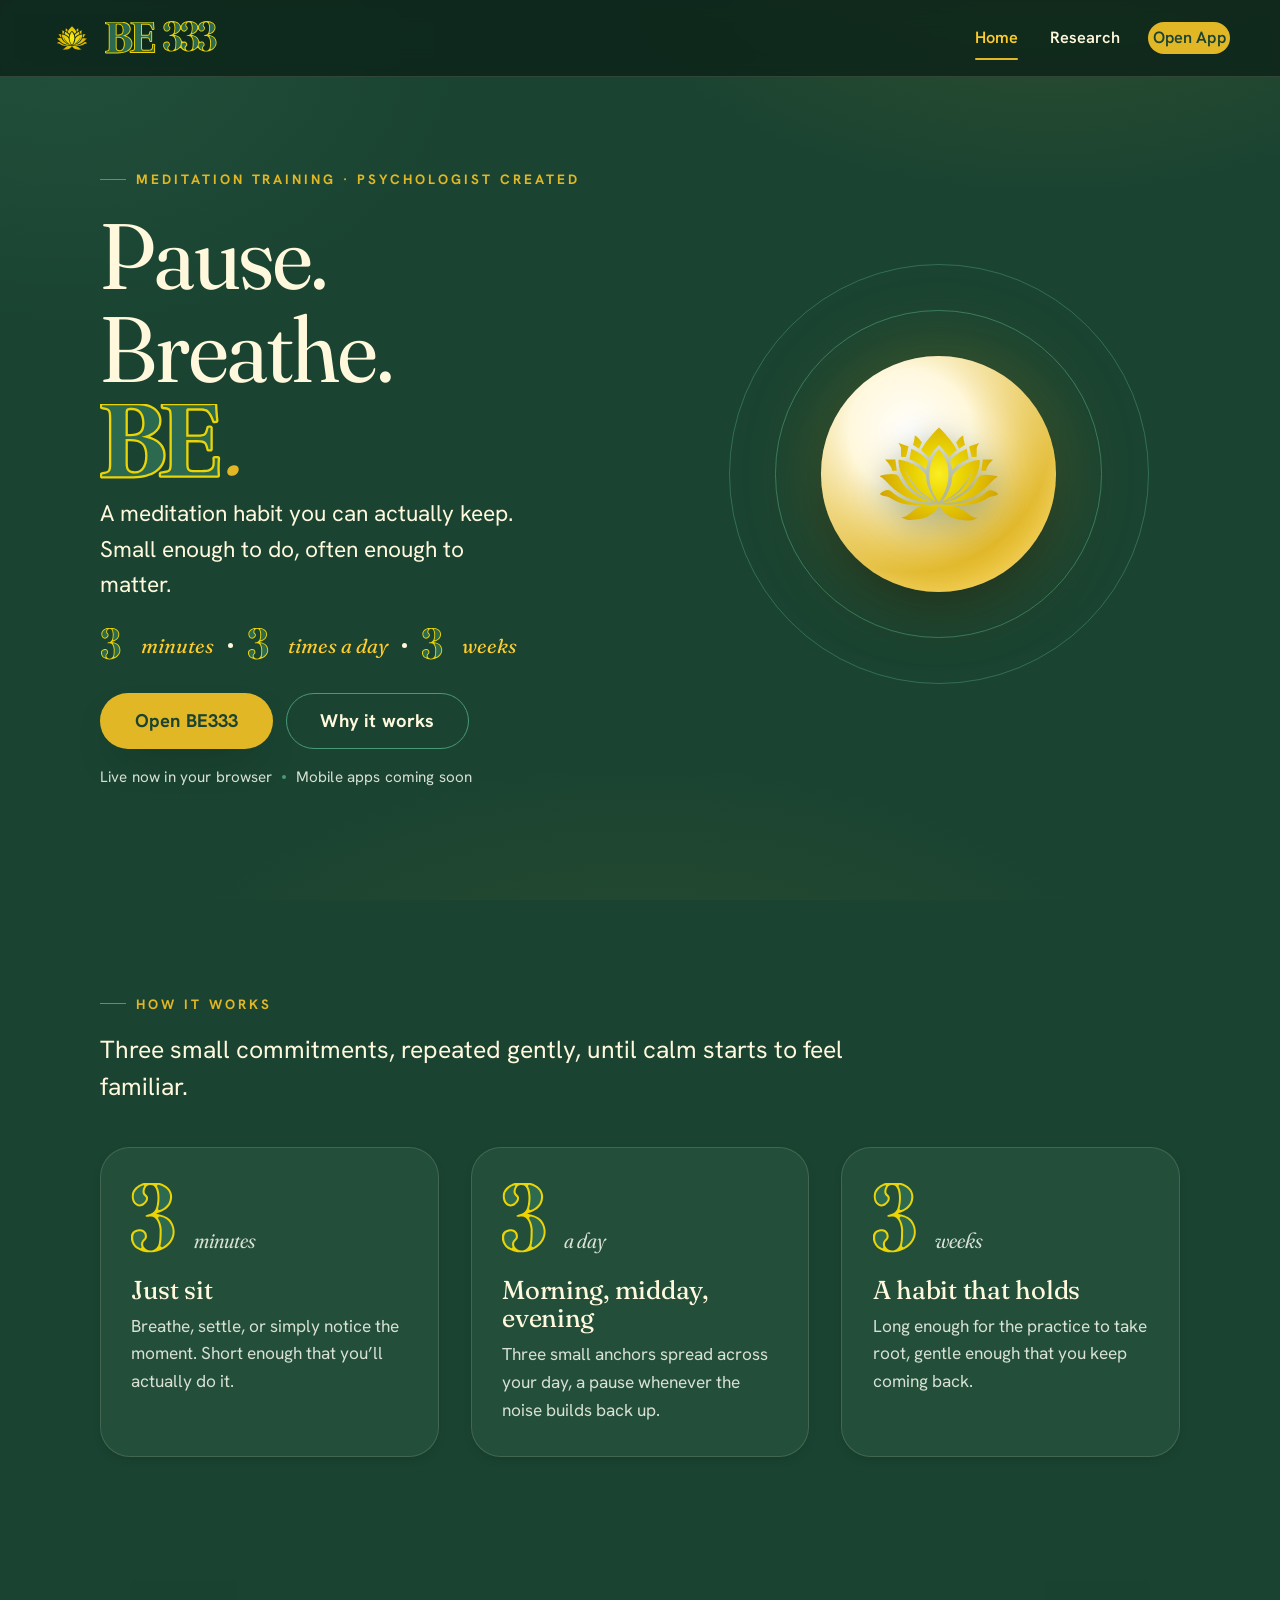
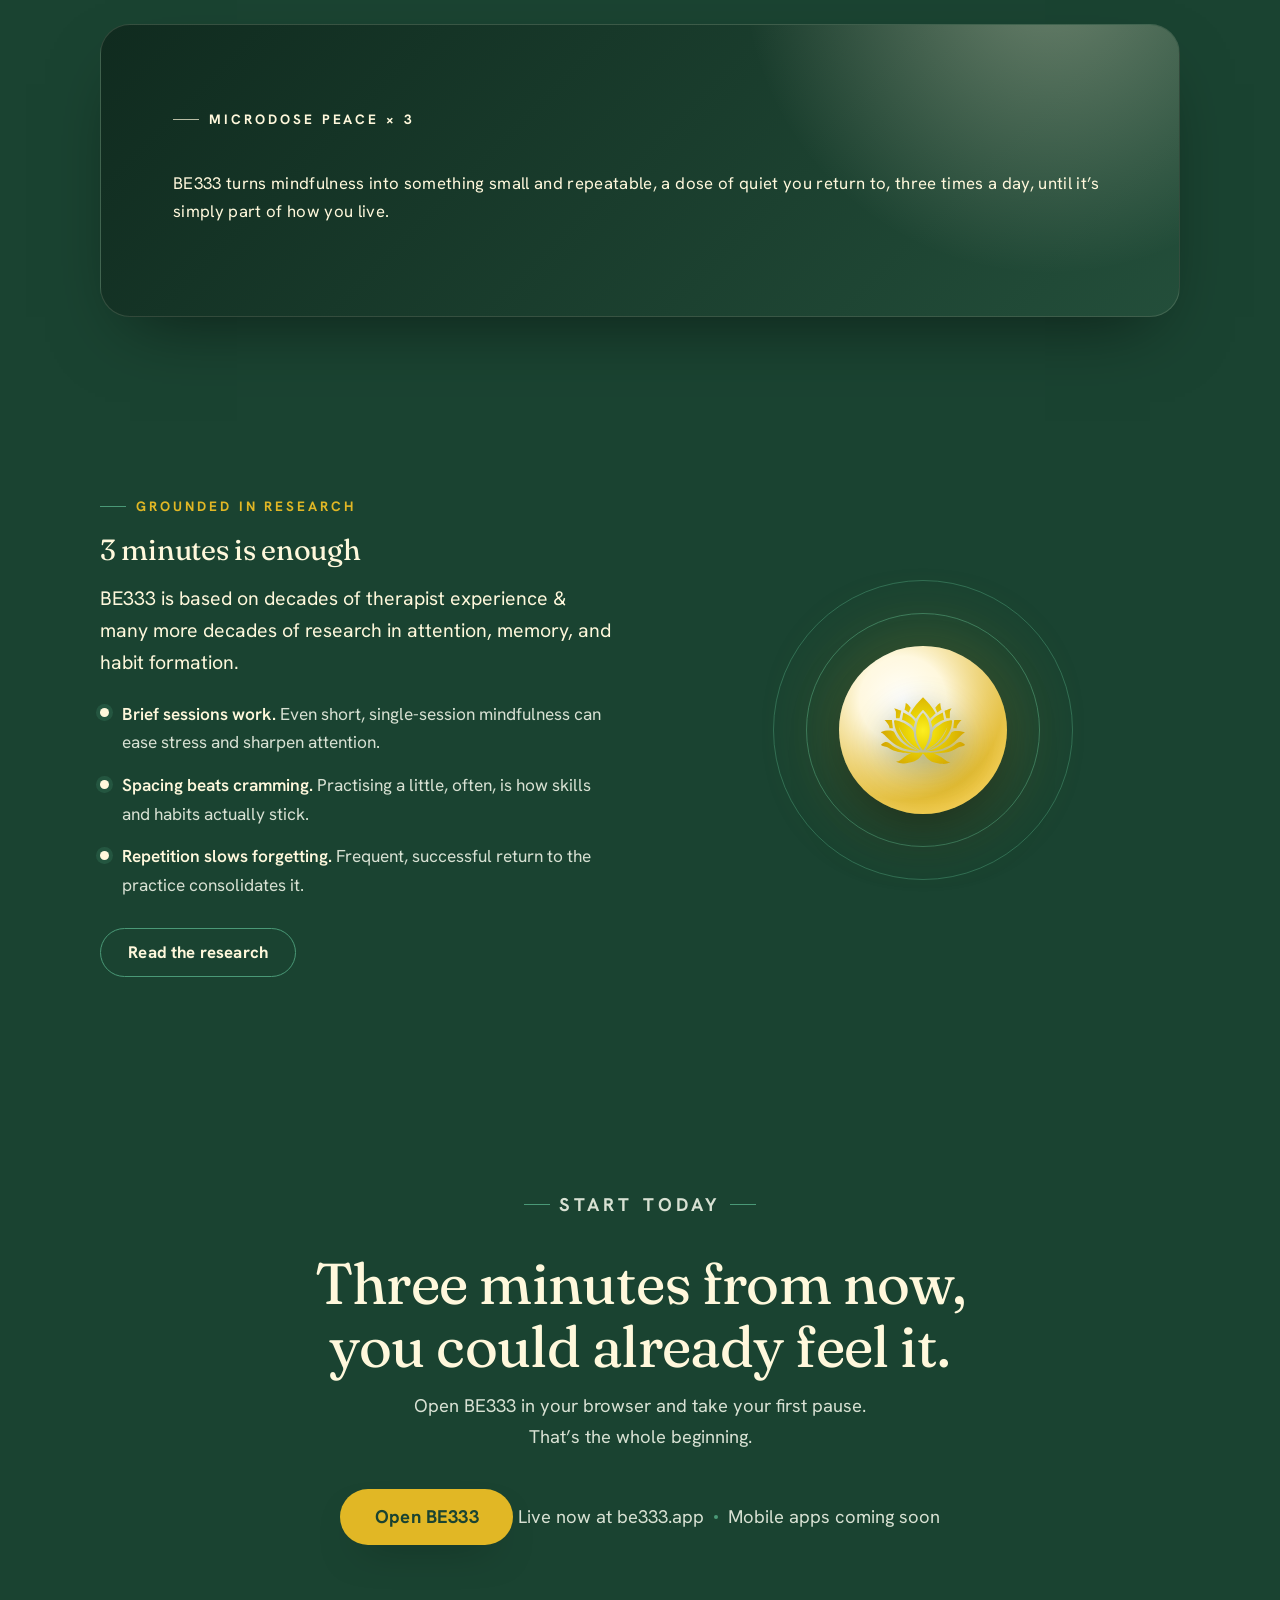
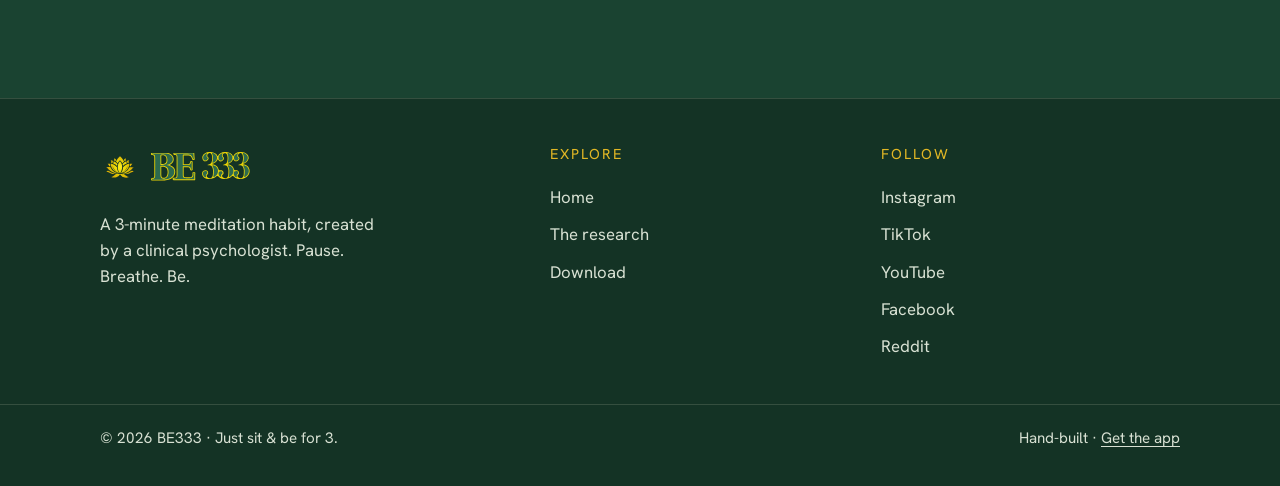
==== index.html @ 9207ff6f "Replace the italic 'Be' in the hero title with the real BE brand SVG" ====
<!DOCTYPE html>
<html lang="en">
<head>
  <meta charset="utf-8">
  <meta name="viewport" content="width=device-width, initial-scale=1">

  <!-- Google Analytics 4 -->
  <script async src="https://www.googletagmanager.com/gtag/js?id=G-MYSWPPB8FZ"></script>
  <script>
    window.dataLayer = window.dataLayer || [];
    function gtag(){dataLayer.push(arguments);}
    gtag('js', new Date());
    gtag('config', 'G-MYSWPPB8FZ');
  </script>

  <title>BE333 | Sit &amp; BE for 3</title>
  <meta name="description" content="BE333 is a 3-minute meditation habit created by a clinical psychologist. Three minutes, three times a day, three weeks. Pause. Breathe. Be.">
  <link rel="canonical" href="https://be333.online/">

  <!-- Open Graph / Twitter -->
  <meta property="og:type" content="website">
  <meta property="og:site_name" content="BE333">
  <meta property="og:title" content="BE333 | Sit &amp; BE for 3">
  <meta property="og:description" content="A 3-minute meditation habit, three times a day, for three weeks. Microdose peace.">
  <meta property="og:url" content="https://be333.online/">
  <meta property="og:image" content="https://be333.online/assets/og-image.png">
  <meta name="twitter:card" content="summary_large_image">
  <meta name="twitter:title" content="BE333 | Sit &amp; BE for 3">
  <meta name="twitter:description" content="A 3-minute meditation habit, three times a day, for three weeks. Microdose peace.">
  <meta name="twitter:image" content="https://be333.online/assets/og-image.png">

  <link rel="icon" type="image/svg+xml" href="assets/lotus.svg">
  <link rel="apple-touch-icon" href="assets/logo/logo-full.svg">
  <link rel="manifest" href="manifest.json">
  <meta name="theme-color" content="#1A4331">
  <meta name="apple-mobile-web-app-title" content="BE333">

  <!-- Fonts: Fraunces (display) + Hanken Grotesk (body) -->
  <link rel="preconnect" href="https://fonts.googleapis.com">
  <link rel="preconnect" href="https://fonts.gstatic.com" crossorigin>
  <link href="https://fonts.googleapis.com/css2?family=Fraunces:ital,opsz,wght@0,9..144,300..600;1,9..144,300..600&family=Hanken+Grotesk:wght@400;500;600;700&display=swap" rel="stylesheet">

  <link rel="stylesheet" href="css/style.css">
  <noscript><style>[data-reveal]{opacity:1!important;transform:none!important}</style></noscript>
</head>
<body>
  <a class="skip" href="#main">Skip to content</a>

  <main id="main">

    <!-- HERO -->
    <section class="hero wrap">
      <div class="hero__inner">
        <div>
          <p class="eyebrow">Meditation training &middot; psychologist created</p>
          <h1 class="hero__title">Pause.<br>Breathe.<br><em><img class="hero__title-be" src="assets/logo/be.svg" alt="Be">.</em></h1>
          <p class="hero__lead">A meditation habit you can actually keep. Small enough to do, often enough to matter.</p>
          <p class="hero__triad">
            <img class="triad-glyph" src="assets/logo/three.svg" alt="3"> minutes <i></i> <img class="triad-glyph" src="assets/logo/three.svg" alt="3"> times a day <i></i> <img class="triad-glyph" src="assets/logo/three.svg" alt="3"> weeks
          </p>
          <div class="hero__cta">
            <a class="btn btn--primary btn--lg" href="https://be333.app" target="_blank" rel="noopener">Open BE333</a>
            <a class="btn btn--ghost btn--lg" href="research.html">Why it works</a>
          </div>
          <p class="hero__avail">Live now in your browser <i></i> Mobile apps coming soon</p>
        </div>

        <!-- Signature: a breathing guide. A 3-minute session, in miniature. -->
        <div class="breath" aria-hidden="true">
          <div class="breath__ring breath__ring--1"></div>
          <div class="breath__ring breath__ring--2"></div>
          <div class="breath__core">
            <img class="breath__lotus" src="assets/lotus.svg" alt="" aria-hidden="true">
            <div class="breath__label">
              <span class="in">Breathe in</span>
              <span class="out">Breathe out</span>
            </div>
          </div>
        </div>
      </div>
    </section>

    <!-- HOW IT WORKS -->
    <section class="section wrap" data-reveal>
      <p class="eyebrow">How it works</p>
      <p class="lede">Three small commitments, repeated gently, until calm starts to feel familiar.</p>

      <div class="cards">
        <article class="card">
          <span class="card__num"><img class="card__num-glyph" src="assets/logo/three.svg" alt="3"><em>minutes</em></span>
          <h3>Just sit</h3>
          <p>Breathe, settle, or simply notice the moment. Short enough that you&rsquo;ll actually do it.</p>
        </article>
        <article class="card">
          <span class="card__num"><img class="card__num-glyph" src="assets/logo/three.svg" alt="3"><em>a day</em></span>
          <h3>Morning, midday, evening</h3>
          <p>Three small anchors spread across your day, a pause whenever the noise builds back up.</p>
        </article>
        <article class="card">
          <span class="card__num"><img class="card__num-glyph" src="assets/logo/three.svg" alt="3"><em>weeks</em></span>
          <h3>A habit that holds</h3>
          <p>Long enough for the practice to take root, gentle enough that you keep coming back.</p>
        </article>
      </div>
    </section>

    <!-- PHILOSOPHY BAND -->
    <section class="section--tight wrap" data-reveal>
      <div class="band">
        <div class="band__inner">
          <p class="eyebrow">MicroDose Peace &times; 3</p>
          <p class="band__by">BE333 turns mindfulness into something small and repeatable, a dose of quiet you return to, three times a day, until it&rsquo;s simply part of how you live.</p>
        </div>
      </div>
    </section>

    <!-- RESEARCH TEASER -->
    <section class="section wrap" data-reveal>
      <div class="teaser">
        <div>
          <p class="eyebrow">Grounded in research</p>
          <h2>3 minutes is enough</h2>
          <p>BE333 is based on decades of therapist experience &amp; many more decades of research in attention, memory, and habit formation.</p>
          <ul class="teaser__list">
            <li><span><b>Brief sessions work.</b> Even short, single-session mindfulness can ease stress and sharpen attention.</span></li>
            <li><span><b>Spacing beats cramming.</b> Practising a little, often, is how skills and habits actually stick.</span></li>
            <li><span><b>Repetition slows forgetting.</b> Frequent, successful return to the practice consolidates it.</span></li>
          </ul>
          <a class="btn btn--ghost" href="research.html">Read the research</a>
        </div>
        <div class="breath" aria-hidden="true" style="width:min(100%,300px)">
          <div class="breath__ring breath__ring--1"></div>
          <div class="breath__ring breath__ring--2"></div>
          <div class="breath__core">
            <img class="breath__lotus" src="assets/lotus.svg" alt="" aria-hidden="true">
          </div>
        </div>
      </div>
    </section>

    <!-- FINAL CTA -->
    <section class="section wrap" data-reveal>
      <div class="cta-final">
        <p class="eyebrow eyebrow--center">Start today</p>
        <h2>Three minutes from now,<br>you could already feel it.</h2>
        <p>Open BE333 in your browser and take your first pause. That&rsquo;s the whole beginning.</p>
        <a class="btn btn--primary btn--lg" href="https://be333.app" target="_blank" rel="noopener">Open BE333</a>
        <p class="cta-final__note">Live now at be333.app <i></i> Mobile apps coming soon</p>
      </div>
    </section>

  </main>

  <script src="js/script.js"></script>
</body>
</html>
---- css/style.css ----
/* ===========================================================
   BE333 - Just Sit & BE for 3
   DARK theme, matched to be333.app: deep forest base, cornsilk
   text, gold as the brand accent that pops on dark surfaces.
   Token names are kept stable across themes - see comments
   for what each one actually does in dark mode.
   =========================================================== */

/* ----- Tokens ------------------------------------------------ */
:root {
  /* color - dark forest, cornsilk, gold */
  --cream:       #1A4331;   /* PAGE BG - app's dominant deep forest */
  --cloud:       #234E3A;   /* RAISED SURFACES - cards, notify, header */
  --ink:         #FFF8DC;   /* PRIMARY TEXT - cornsilk on dark */
  --ink-soft:    #D8E1D3;   /* SECONDARY TEXT - soft cream-sage, readable on dark */
  --green:       #E1B725;   /* PRIMARY ACCENT - gold (links, brand b, em) */
  --green-deep:  #FFCC2E;   /* STRONGER ACCENT - bright gold (hovers) */
  --sage:        #4A9977;   /* soft sage for hairlines, rings, dots */
  --gold:        #E1B725;   /* warm brand gold */
  --gold-soft:   #FFF8DC;   /* cornsilk cream highlight */
  --line:        rgba(255, 248, 220, .14);   /* HAIRLINES - light on dark */
  --gold-deep:   #FFCC2E;   /* bright gold, sparingly */

  /* type */
  --display: "Fraunces", Georgia, "Times New Roman", serif;
  --body: "Hanken Grotesk", system-ui, -apple-system, Segoe UI, Roboto, sans-serif;

  /* space */
  --wrap: 1080px;
  --gap: clamp(1rem, 3vw, 2rem);

  /* shape */
  --r-sm: 14px;
  --r-md: 22px;
  --r-lg: 30px;
  --pill: 999px;

  /* depth - drop shadows on the deep-forest base */
  --shadow-sm: 0 4px 14px -8px rgba(0, 0, 0, .35);
  --shadow-md: 0 18px 40px -22px rgba(0, 0, 0, .50);
  --shadow-lg: 0 30px 70px -30px rgba(0, 0, 0, .55);
}

/* ----- Reset / base ----------------------------------------- */
*, *::before, *::after { box-sizing: border-box; }

html { -webkit-text-size-adjust: 100%; scroll-behavior: smooth; }

body {
  margin: 0;
  font-family: var(--body);
  font-weight: 400;
  color: var(--ink);
  background: var(--cream);
  line-height: 1.65;
  font-size: clamp(1.1rem, 1rem + 0.35vw, 1.22rem);
  -webkit-font-smoothing: antialiased;
  text-rendering: optimizeLegibility;
  /* dawn light: soft, layered radial glows behind everything */
  background-image:
    radial-gradient(60vw 50vh at 82% -8%, rgba(225, 183, 37, .12), transparent 60%),
    radial-gradient(55vw 55vh at 5% 5%, rgba(74, 153, 119, .14), transparent 60%),
    radial-gradient(70vw 60vh at 50% 120%, rgba(225, 183, 37, .09), transparent 60%);
  background-attachment: fixed;
}

img { max-width: 100%; height: auto; display: block; }
a { color: var(--green-deep); text-decoration-thickness: 1px; text-underline-offset: 3px; }

h1, h2, h3, h4 {
  font-family: var(--display);
  font-weight: 420;
  line-height: 1.1;
  letter-spacing: -0.01em;
  color: var(--ink);
  font-variation-settings: "opsz" 40, "SOFT" 30, "wght" 420;
  margin: 0 0 .55em;
}

p { margin: 0 0 1.1em; }

/* skip link */
.skip {
  position: absolute; left: -999px; top: 0;
  background: var(--gold); color: #1A4331;
  padding: .7rem 1.1rem; border-radius: 0 0 var(--r-sm) 0; z-index: 200;
}
.skip:focus { left: 0; }

/* visible focus everywhere */
:focus-visible {
  outline: 2.5px solid var(--green);
  outline-offset: 3px;
  border-radius: 4px;
}

/* ----- Layout ----------------------------------------------- */
.wrap { width: min(100% - 2.4rem, var(--wrap)); margin-inline: auto; }
.wrap--narrow { width: min(100% - 2.4rem, 760px); margin-inline: auto; }

.section { padding-block: clamp(3.5rem, 8vw, 6.5rem); }
.section--tight { padding-block: clamp(2.5rem, 5vw, 4rem); }

.eyebrow {
  font-family: var(--body);
  font-weight: 700;
  font-size: .85rem;
  letter-spacing: 0.22em;
  text-transform: uppercase;
  color: var(--green);
  margin: 0 0 1rem;
  display: inline-flex; align-items: center; gap: .6rem;
}
.eyebrow::before {
  content: ""; width: 26px; height: 1px;
  background: var(--sage);
}
.eyebrow--center { justify-content: center; }
.eyebrow--center::after {
  content: ""; width: 26px; height: 1px; background: var(--sage);
}

/* ----- Header (injected by js/script.js) -------------------- */
.site-header {
  position: sticky; top: 0; z-index: 100;
  backdrop-filter: saturate(140%) blur(12px);
  background: rgba(15, 36, 26, .85);
  border-bottom: 1px solid var(--line);
}
.site-header__inner {
  width: min(100% - 2.4rem, 1180px); margin-inline: auto;
  display: flex; align-items: center; justify-content: space-between;
  height: 76px;
}
.brand { display: inline-flex; align-items: center; gap: .5rem; text-decoration: none; }
.brand__lotus { width: 44px; height: 44px; flex: none; display: block; }
.brand__be    { height: 32px; width: auto;  flex: none; display: block; margin-left: .2rem; }
.brand__333   { height: 34px; width: auto;  flex: none; display: block; margin-left: -.1rem; }
.site-footer .brand__lotus { width: 40px; height: 40px; }
.site-footer .brand__be    { height: 28px; }
.site-footer .brand__333   { height: 30px; }

.nav { display: flex; align-items: center; gap: .8rem; }
.nav__links { display: flex; align-items: center; gap: clamp(.4rem, 2vw, 1.6rem); }
.nav a {
  font-size: 1.02rem; font-weight: 600; color: var(--ink);
  text-decoration: none; padding: .4rem .2rem; position: relative;
  transition: color .2s ease;
}
.nav a:hover { color: var(--green-deep); }
.nav a[aria-current="page"] { color: var(--green-deep); }
.nav a[aria-current="page"]::after {
  content: ""; position: absolute; left: .2rem; right: .2rem; bottom: -2px;
  height: 2px; background: var(--green); border-radius: 2px;
}
.nav .btn { color: #1A4331; }
/* keep the CTA button dark-on-gold even when it's the current page */
.nav a.btn[aria-current="page"] { color: #1A4331; }
.nav a.btn[aria-current="page"]::after { display: none; }

.nav-toggle { display: none; }

/* ----- Buttons ---------------------------------------------- */
.btn {
  display: inline-flex; align-items: center; justify-content: center; gap: .55rem;
  font-family: var(--body); font-weight: 700; font-size: 1.05rem;
  padding: .95rem 1.7rem; border-radius: var(--pill);
  border: 1px solid transparent; cursor: pointer; text-decoration: none;
  transition: transform .18s ease, box-shadow .2s ease, background .2s ease;
  line-height: 1;
  letter-spacing: .01em;
}
.btn--primary {
  background: var(--gold); color: #1A4331;
  box-shadow: var(--shadow-md);
}
.btn--primary:hover { transform: translateY(-2px); box-shadow: var(--shadow-lg); background: #FFCC2E; }
.btn--ghost {
  background: transparent; color: var(--ink); border-color: var(--sage);
}
.btn--ghost:hover { transform: translateY(-2px); background: rgba(74, 153, 119, .16); color: var(--ink); }
.btn--lg { padding: 1.1rem 2.1rem; font-size: 1.15rem; }

/* ----- Hero + breathing orb (signature) --------------------- */
.hero { position: relative; padding-block: clamp(2.5rem, 7vw, 5rem) clamp(3rem, 7vw, 5.5rem); }
.hero__inner {
  display: grid; grid-template-columns: 1.05fr 0.95fr; gap: clamp(2rem, 5vw, 4rem);
  align-items: center;
}
.hero__title {
  font-size: clamp(3.2rem, 7.6vw, 5.8rem);
  font-variation-settings: "opsz" 144, "SOFT" 40, "wght" 400;
  line-height: 1.0; margin: .2rem 0 .5rem;
}
.hero__title em {
  font-style: italic; color: var(--green);
  font-variation-settings: "opsz" 144, "SOFT" 60, "wght" 400;
}
/* the BE brand glyph standing in for the italic "Be" in the hero title */
.hero__title-be {
  height: .82em; width: auto;
  display: inline-block;
  vertical-align: -.06em;
  margin-right: .04em;
}
.hero__lead { font-size: clamp(1.2rem, 1.1rem + 0.4vw, 1.45rem); color: var(--ink); max-width: 32ch; margin-bottom: 1.6rem; line-height: 1.55; }
.hero__triad {
  display: inline-flex; align-items: center; gap: .9rem;
  font-family: var(--display); font-style: italic;
  color: var(--green-deep); font-size: 1.25rem; margin-bottom: 1.9rem;
}
.hero__triad span { font-size: 1.85rem; font-variation-settings: "opsz" 30, "wght" 500; }
.hero__triad i { width: 5px; height: 5px; border-radius: 50%; background: var(--gold-soft); display: inline-block; }
.hero__cta { display: flex; flex-wrap: wrap; gap: .8rem; }
.hero__avail {
  margin: 1rem 0 0; font-size: .95rem; color: var(--ink-soft);
  display: inline-flex; align-items: center; gap: .6rem;
  letter-spacing: .01em;
}
.hero__avail i {
  width: 4px; height: 4px; border-radius: 50%; background: var(--sage);
  display: inline-block;
}

/* the orb */
.breath {
  position: relative; aspect-ratio: 1; width: min(100%, 420px); margin-inline: auto;
  display: grid; place-items: center; isolation: isolate;
}
.breath__ring {
  position: absolute; inset: 0; margin: auto; border-radius: 50%;
  border: 1px solid var(--sage); opacity: .5;
}
.breath__ring--1 { width: 100%; height: 100%; animation: ripple 8s ease-in-out infinite; }
.breath__ring--2 { width: 78%;  height: 78%;  animation: ripple 8s ease-in-out infinite .15s; opacity: .65; }
.breath__core {
  width: 56%; height: 56%; border-radius: 50%;
  background:
    radial-gradient(circle at 38% 32%, #ffffff 0%, var(--gold-soft) 28%, var(--gold) 65%, var(--gold-deep) 100%);
  box-shadow: 0 24px 60px -18px rgba(0, 0, 0, .55), 0 0 80px rgba(225, 183, 37, .25), inset 0 0 40px rgba(255,255,255,.35);
  animation: breathe 8s ease-in-out infinite;
  display: grid; place-items: center; position: relative;
  overflow: hidden;
}
.breath__lotus {
  position: absolute; inset: 0; margin: auto;
  width: 74%; height: auto;
  pointer-events: none;
  filter: drop-shadow(0 8px 16px rgba(26, 67, 49, .45));
  z-index: 1;
}
.breath__label {
  position: absolute; inset: 0; display: grid; place-items: center;
  font-family: var(--display); font-style: italic; font-size: 1.25rem;
  color: var(--cream); letter-spacing: .02em; text-shadow: 0 1px 10px rgba(255, 248, 220, .6);
  z-index: 2;
}
.breath__label span { grid-area: 1/1; opacity: 0; }
.breath__label .in  { animation: phase 8s ease-in-out infinite; }
.breath__label .out { animation: phase 8s ease-in-out infinite -4s; }

@keyframes breathe {
  0%, 100% { transform: scale(.82); }
  50%      { transform: scale(1.06); }
}
@keyframes ripple {
  0%, 100% { transform: scale(.92); opacity: .25; }
  50%      { transform: scale(1.04); opacity: .6; }
}
@keyframes phase {
  0%, 6%   { opacity: 0; }
  18%, 40% { opacity: 1; }
  50%, 100%{ opacity: 0; }
}

/* ----- How it works (3 cards) ------------------------------- */
.lede { font-size: clamp(1.3rem, 1.15rem + 0.5vw, 1.55rem); color: var(--ink); max-width: 56ch; line-height: 1.5; }

.cards { display: grid; grid-template-columns: repeat(3, 1fr); gap: var(--gap); margin-top: 2.6rem; }
.card {
  background: var(--cloud); border: 1px solid var(--line);
  border-radius: var(--r-lg); padding: 2.2rem 1.9rem 2rem;
  box-shadow: var(--shadow-sm);
  transition: transform .25s ease, box-shadow .25s ease;
}
.card:hover { transform: translateY(-5px); box-shadow: var(--shadow-md); }
.card__num {
  font-family: var(--display); line-height: 1;
  color: var(--green); font-variation-settings: "opsz" 144, "SOFT" 50, "wght" 380;
  display: inline-flex; align-items: flex-end; gap: .55rem; margin-bottom: .3rem;
}
.card__num em { font-style: italic; font-size: 1.35rem; color: var(--ink-soft); padding-bottom: .55rem; }
.card h3 { font-size: clamp(1.45rem, 1.3rem + 0.4vw, 1.7rem); margin: .4rem 0 .55rem; }
.card p { color: var(--ink-soft); margin: 0; font-size: 1.08rem; line-height: 1.6; }

/* ----- Quote / philosophy band ------------------------------ */
.band {
  background: linear-gradient(135deg, #102B1F, #234E3A);
  color: var(--ink); border-radius: var(--r-lg); position: relative; overflow: hidden;
  box-shadow: var(--shadow-lg);
  border: 1px solid var(--line);
}
.band::after {
  content: ""; position: absolute; inset: 0;
  background: radial-gradient(40vw 40vw at 88% -20%, rgba(255, 248, 220, .35), transparent 60%);
  pointer-events: none;
}
.band__inner { padding: clamp(2.6rem, 6vw, 4.5rem); position: relative; z-index: 1; }
.band .eyebrow { color: var(--gold-soft); }
.band .eyebrow::before { background: rgba(255, 248, 220, .7); }
.band__quote {
  font-family: var(--display); font-weight: 400; font-style: italic;
  font-size: clamp(1.8rem, 4vw, 2.9rem); line-height: 1.25; color: var(--ink);
  font-variation-settings: "opsz" 80, "SOFT" 50, "wght" 400;
  max-width: 24ch; margin: 0 0 .3rem;
}
.band__by { color: var(--gold-soft); font-size: 1.05rem; margin-top: 1.5rem; letter-spacing: .02em; }

/* ----- Research teaser (home) ------------------------------- */
.teaser { display: grid; grid-template-columns: 1fr 1fr; gap: clamp(1.6rem, 4vw, 3.5rem); align-items: center; }
.teaser__list { list-style: none; padding: 0; margin: 1.2rem 0 1.8rem; display: grid; gap: .9rem; }
.teaser__list li { display: flex; gap: .8rem; align-items: flex-start; color: var(--ink-soft); font-size: 1.08rem; }
.teaser__list li::before {
  content: ""; flex: none; width: 9px; height: 9px; margin-top: .55rem;
  border-radius: 50%; background: var(--gold-soft);
  box-shadow: 0 0 0 4px rgba(74, 153, 119, .22);
}
.teaser__list b { color: var(--ink); font-weight: 600; }

/* ----- Final CTA -------------------------------------------- */
.cta-final { text-align: center; }
.cta-final h2 { font-size: clamp(2.4rem, 5.5vw, 3.6rem); margin-bottom: .8rem; }
.cta-final p { color: var(--ink-soft); max-width: 48ch; margin-inline: auto; margin-bottom: 2rem; font-size: 1.15rem; }
.cta-final__note {
  margin: 1.1rem 0 0; font-size: .95rem; color: var(--ink-soft);
  display: inline-flex; align-items: center; gap: .6rem; justify-content: center;
}
.cta-final__note i {
  width: 4px; height: 4px; border-radius: 50%; background: var(--sage);
  display: inline-block;
}

/* ----- Prose (research page) -------------------------------- */
.prose { max-width: 760px; }
.prose h2 {
  font-size: clamp(1.9rem, 4vw, 2.6rem); margin: 2.8rem 0 .9rem;
  padding-top: 1.9rem; border-top: 1px solid var(--line);
}
.prose h2:first-of-type { border-top: 0; padding-top: 0; }
.prose h2 .n {
  font-style: italic; color: var(--green); margin-right: .5rem;
}
.prose h3 { font-size: 1.4rem; margin: 1.7rem 0 .45rem; color: var(--green-deep); }
.prose p, .prose li { color: var(--ink-soft); font-size: 1.1rem; line-height: 1.7; }
.prose strong { color: var(--ink); font-weight: 700; }
.prose ul { padding-left: 0; list-style: none; display: grid; gap: .7rem; margin: 0 0 1.2rem; }
.prose ul li { position: relative; padding-left: 1.6rem; }
.prose ul li::before {
  content: ""; position: absolute; left: 0; top: .65rem;
  width: 7px; height: 7px; border-radius: 50%; background: var(--sage);
}
.prose ul ul { margin-top: .7rem; }

.pillar-tag {
  display: inline-block; font-family: var(--body); font-weight: 700;
  font-size: .82rem; letter-spacing: .14em; text-transform: uppercase;
  color: var(--green); background: rgba(225, 183, 37, .18);
  padding: .42rem .9rem; border-radius: var(--pill); margin-bottom: 1.1rem;
}

/* table */
.table-wrap { overflow-x: auto; margin: 1.6rem 0 1rem; border-radius: var(--r-md); border: 1px solid var(--line); }
table { width: 100%; border-collapse: collapse; background: var(--cloud); font-size: 1.02rem; min-width: 540px; }
thead th {
  text-align: left; font-family: var(--body); font-weight: 700; font-size: .85rem;
  letter-spacing: .08em; text-transform: uppercase; color: var(--green-deep);
  background: rgba(225, 183, 37, .14); padding: 1rem 1.1rem;
}
tbody td { padding: 1rem 1.1rem; border-top: 1px solid var(--line); color: var(--ink-soft); vertical-align: top; line-height: 1.55; }
tbody td:first-child { color: var(--ink); font-weight: 700; }

.callout {
  background: var(--cloud); border: 1px solid var(--line); border-left: 5px solid var(--green);
  border-radius: var(--r-md); padding: 1.5rem 1.7rem; margin: 2.2rem 0; color: var(--ink-soft);
  font-size: 1.08rem; line-height: 1.65;
}

/* ----- Download page ---------------------------------------- */
.dl { text-align: center; }
.dl__orbwrap { width: min(100%, 300px); margin: 0 auto 1.5rem; }

/* primary web-app CTA on download page */
.dl__primary { margin: 2rem 0 2.4rem; }
.dl__primary .btn--primary { padding: 1.15rem 2.4rem; font-size: 1.2rem; }
.dl__url {
  margin: .7rem 0 0; font-size: .95rem; color: var(--ink-soft);
  font-family: var(--body); letter-spacing: .02em;
}

.dl__soon-label {
  margin: 2.2rem 0 .6rem; font-size: .82rem; letter-spacing: .18em;
  text-transform: uppercase; color: var(--ink-soft); font-weight: 600;
}
.stores { display: flex; flex-wrap: wrap; gap: 1rem; justify-content: center; margin: .4rem 0 1.6rem; }
.store {
  display: inline-flex; align-items: center; gap: .8rem;
  background: #102B1F; color: var(--ink); text-decoration: none;
  padding: .8rem 1.5rem; border-radius: var(--r-md); min-width: 210px;
  transition: transform .18s ease, box-shadow .2s ease;
  box-shadow: var(--shadow-sm);
  border: 1px solid var(--line);
}
.store:hover { transform: translateY(-3px); box-shadow: var(--shadow-md); }
.store svg { width: 28px; height: 28px; flex: none; }
.store small { display: block; font-size: .78rem; opacity: .85; line-height: 1.2; letter-spacing: .02em; }
.store b { display: block; font-size: 1.18rem; font-weight: 700; line-height: 1.2; }

/* "coming soon" store buttons — visually dimmed, no hover lift */
.store--soon {
  opacity: .55;
  cursor: default;
  filter: saturate(.7);
}
.store--soon:hover { transform: none; box-shadow: var(--shadow-sm); }

.notify {
  max-width: 460px; margin: 2.4rem auto 0; background: var(--cloud);
  border: 1px solid var(--line); border-radius: var(--r-lg); padding: 1.8rem 1.6rem;
  box-shadow: var(--shadow-sm); text-align: left;
}
.notify h3 { font-size: 1.4rem; margin-bottom: .4rem; }
.notify p { color: var(--ink-soft); font-size: 1.05rem; margin-bottom: 1.1rem; }
.notify__row { display: flex; gap: .6rem; flex-wrap: wrap; }
.notify input[type="email"] {
  flex: 1 1 200px; font-family: var(--body); font-size: 1.05rem;
  padding: .9rem 1.1rem; border-radius: var(--pill); border: 1px solid rgba(255, 248, 220, .25);
  background: #FFFCEF; color: #1A4331;
}
.notify input[type="email"]:focus-visible { border-color: var(--green); outline-offset: 1px; }

/* ----- Footer (injected) ------------------------------------ */
.site-footer {
  margin-top: 2rem; border-top: 1px solid var(--line);
  background: rgba(15, 36, 26, .5);
}
.site-footer__inner {
  width: min(100% - 2.4rem, var(--wrap)); margin-inline: auto;
  padding-block: 3rem 2.4rem;
  display: grid; grid-template-columns: 1.4fr 1fr 1fr; gap: 2rem;
}
/* triad "3" glyph (hero) — sits inline with the italic display text */
.triad-glyph {
  height: 2.2rem; width: auto;
  vertical-align: -.55rem;
  display: inline-block;
  margin: 0 .05rem;
}

/* big "3" glyph on the how-it-works cards */
.card__num-glyph {
  height: 4.8rem; width: auto;
  display: block;
}
.foot-tag { color: var(--ink-soft); font-size: 1.05rem; max-width: 32ch; margin-top: .9rem; line-height: 1.55; }
.foot-col h4 {
  font-family: var(--body); font-weight: 700; font-size: .9rem; letter-spacing: .14em;
  text-transform: uppercase; color: var(--green); margin: 0 0 1rem;
}
.foot-col a { display: block; color: var(--ink-soft); text-decoration: none; padding: .3rem 0; font-size: 1.05rem; }
.foot-col a:hover { color: var(--green-deep); }
.foot-bottom {
  border-top: 1px solid var(--line); padding-block: 1.3rem 2.2rem;
}
.foot-bottom__inner {
  width: min(100% - 2.4rem, var(--wrap)); margin-inline: auto;
  display: flex; flex-wrap: wrap; gap: .8rem; justify-content: space-between; align-items: center;
  color: var(--ink-soft); font-size: .95rem;
}
.foot-bottom a { color: var(--ink-soft); }

/* ----- Scroll reveal ---------------------------------------- */
[data-reveal] { opacity: 0; transform: translateY(22px); transition: opacity .7s ease, transform .7s ease; }
[data-reveal].is-in { opacity: 1; transform: none; }

/* ----- Responsive ------------------------------------------- */
@media (max-width: 860px) {
  .hero__inner { grid-template-columns: 1fr; text-align: center; }
  .hero__lead { margin-inline: auto; }
  .hero__cta { justify-content: center; }
  .hero__triad { justify-content: center; }
  .breath { order: -1; width: min(72%, 320px); }
  .cards { grid-template-columns: 1fr; }
  .teaser { grid-template-columns: 1fr; }
  .site-footer__inner { grid-template-columns: 1fr 1fr; }
}

@media (max-width: 640px) {
  .nav { gap: .9rem; }
  .nav__links {
    position: fixed; inset: 76px 0 auto 0;
    background: rgba(26, 67, 49, .97); backdrop-filter: blur(14px);
    flex-direction: column; align-items: flex-start; gap: 0;
    padding: .6rem 1.4rem 1.4rem; border-bottom: 1px solid var(--line);
    transform: translateY(-130%); transition: transform .3s ease, visibility .3s; box-shadow: var(--shadow-md);
    visibility: hidden; pointer-events: none;
  }
  .nav__links.open { transform: none; visibility: visible; pointer-events: auto; }
  .nav__links a { padding: .8rem 0; width: 100%; border-bottom: 1px solid var(--line); }
  .nav__links a:last-child { border-bottom: 0; margin-top: .6rem; }
  .nav__links .btn { width: 100%; }
  .nav-toggle {
    display: inline-flex; align-items: center; justify-content: center;
    width: 42px; height: 42px; border-radius: 12px; border: 1px solid var(--line);
    background: var(--cloud); cursor: pointer; color: var(--ink);
  }
  .nav-toggle svg { width: 22px; height: 22px; }
  .site-footer__inner { grid-template-columns: 1fr; }
}

/* ----- Reduced motion --------------------------------------- */
@media (prefers-reduced-motion: reduce) {
  html { scroll-behavior: auto; }
  .breath__core { animation: none; transform: scale(.95); }
  .breath__ring { animation: none; }
  .breath__label .in { opacity: 1; }
  .breath__label .out { opacity: 0; }
  [data-reveal] { opacity: 1; transform: none; transition: none; }
  .card:hover, .btn:hover, .store:hover { transform: none; }
  * { animation-duration: .001ms !important; animation-iteration-count: 1 !important; }
}
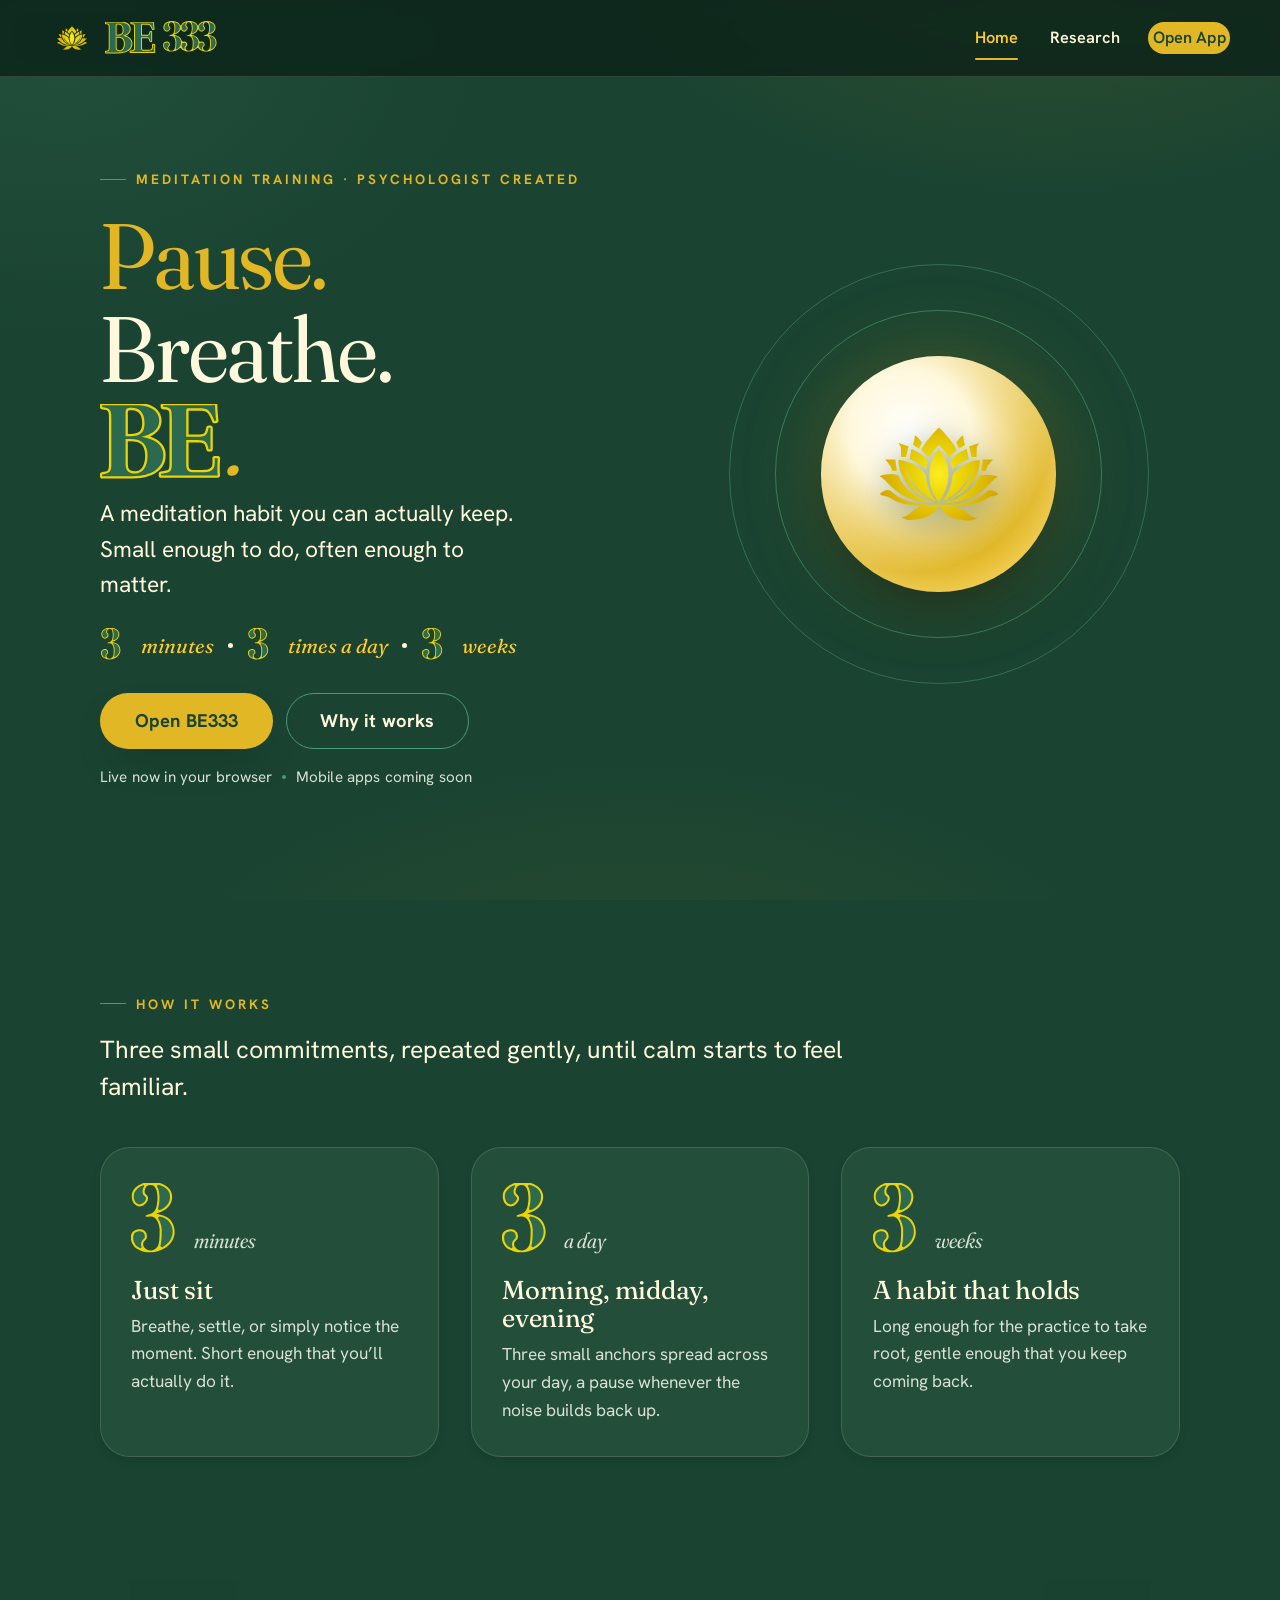
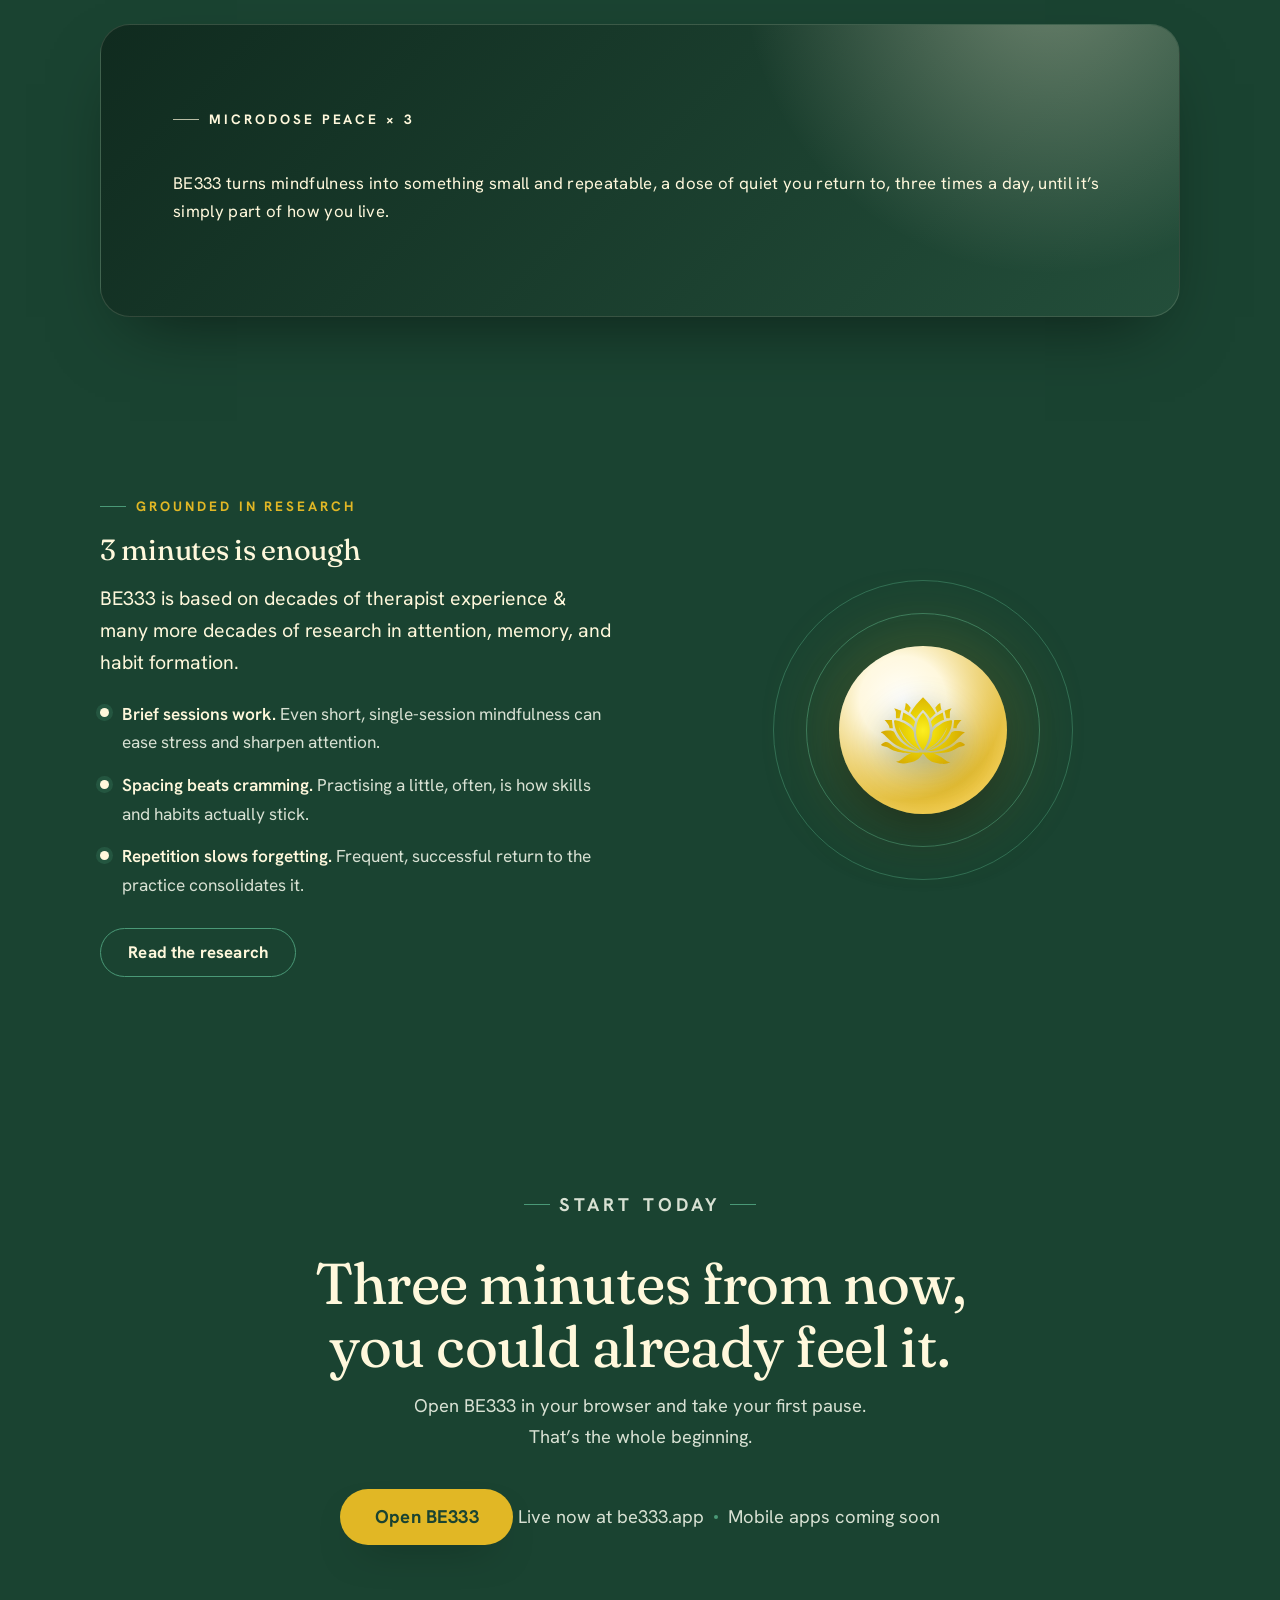
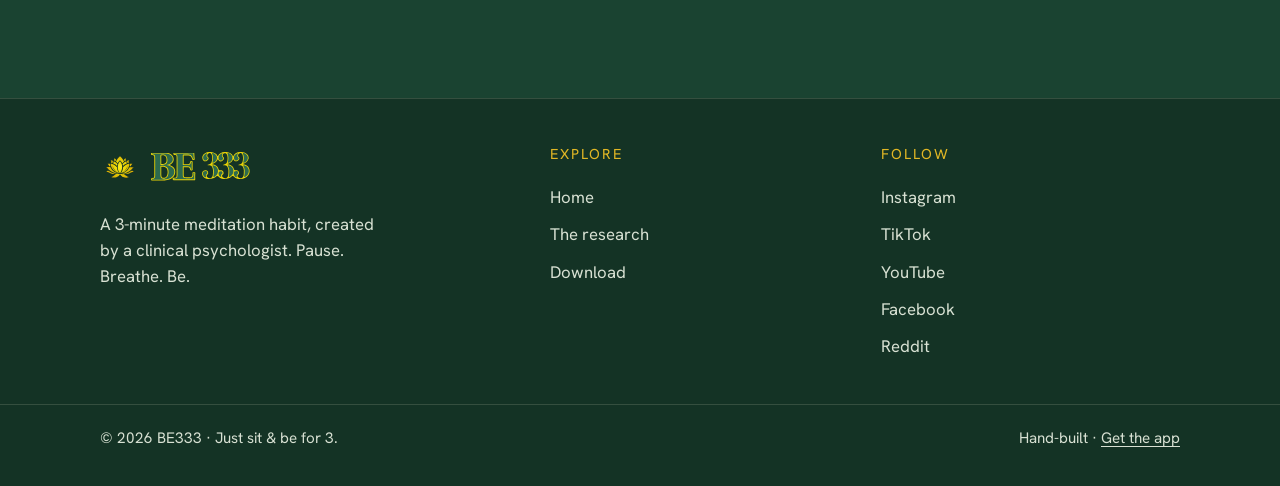
==== commit 4969c656: "Color 'Pause.' in the hero title gold to match the BE graphic below" ====
--- a/index.html
+++ b/index.html
@@ -53,7 +53,7 @@
       <div class="hero__inner">
         <div>
           <p class="eyebrow">Meditation training &middot; psychologist created</p>
-          <h1 class="hero__title">Pause.<br>Breathe.<br><em><img class="hero__title-be" src="assets/logo/be.svg" alt="Be">.</em></h1>
+          <h1 class="hero__title"><span style="color:var(--green)">Pause.</span><br>Breathe.<br><em><img class="hero__title-be" src="assets/logo/be.svg" alt="Be">.</em></h1>
           <p class="hero__lead">A meditation habit you can actually keep. Small enough to do, often enough to matter.</p>
           <p class="hero__triad">
             <img class="triad-glyph" src="assets/logo/three.svg" alt="3"> minutes <i></i> <img class="triad-glyph" src="assets/logo/three.svg" alt="3"> times a day <i></i> <img class="triad-glyph" src="assets/logo/three.svg" alt="3"> weeks
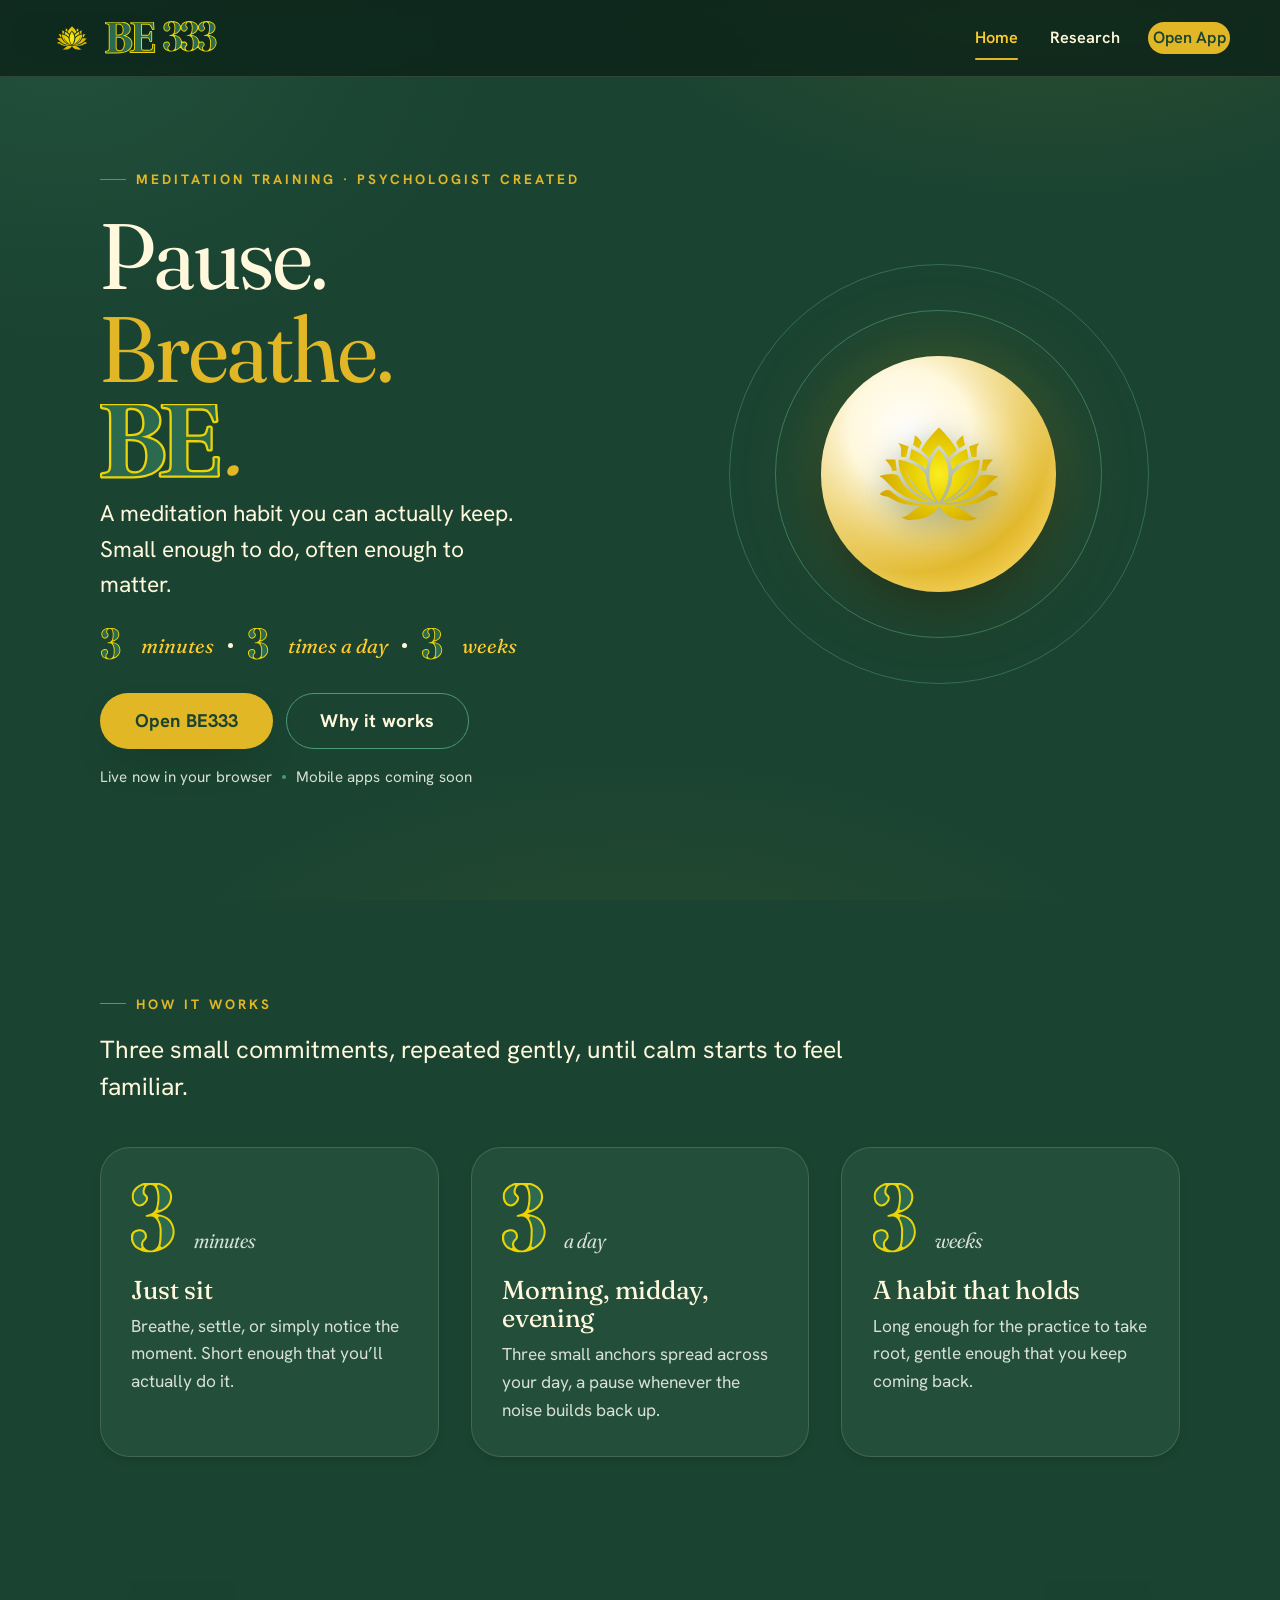
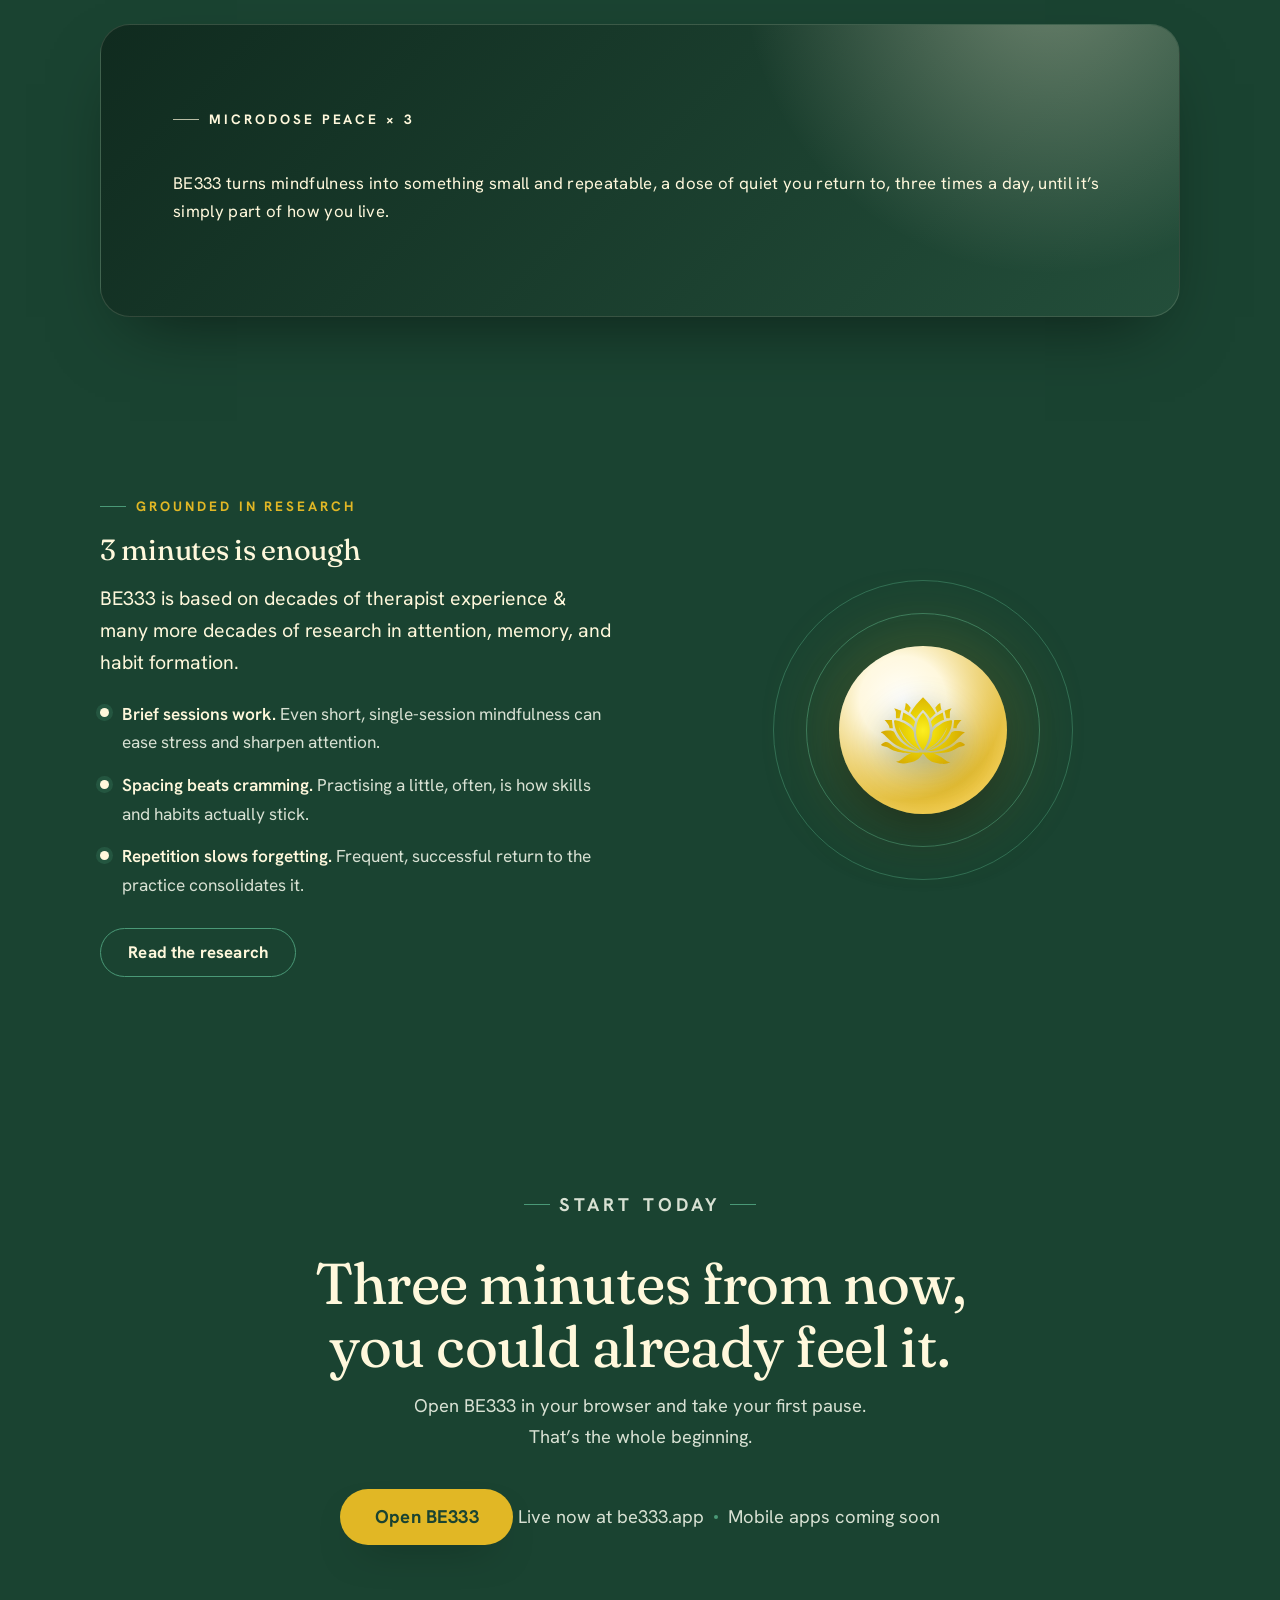
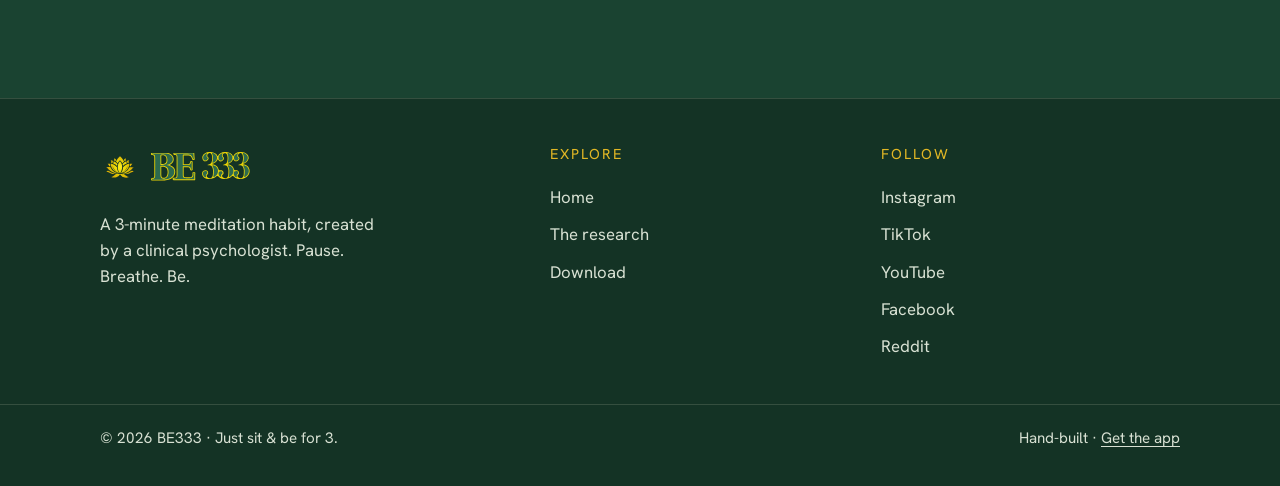
==== commit 18ff9412: "Flip hero title colors: 'Breathe.' now gold, 'Pause.' back to cream" ====
--- a/index.html
+++ b/index.html
@@ -53,7 +53,7 @@
       <div class="hero__inner">
         <div>
           <p class="eyebrow">Meditation training &middot; psychologist created</p>
-          <h1 class="hero__title"><span style="color:var(--green)">Pause.</span><br>Breathe.<br><em><img class="hero__title-be" src="assets/logo/be.svg" alt="Be">.</em></h1>
+          <h1 class="hero__title">Pause.<br><span style="color:var(--green)">Breathe.</span><br><em><img class="hero__title-be" src="assets/logo/be.svg" alt="Be">.</em></h1>
           <p class="hero__lead">A meditation habit you can actually keep. Small enough to do, often enough to matter.</p>
           <p class="hero__triad">
             <img class="triad-glyph" src="assets/logo/three.svg" alt="3"> minutes <i></i> <img class="triad-glyph" src="assets/logo/three.svg" alt="3"> times a day <i></i> <img class="triad-glyph" src="assets/logo/three.svg" alt="3"> weeks
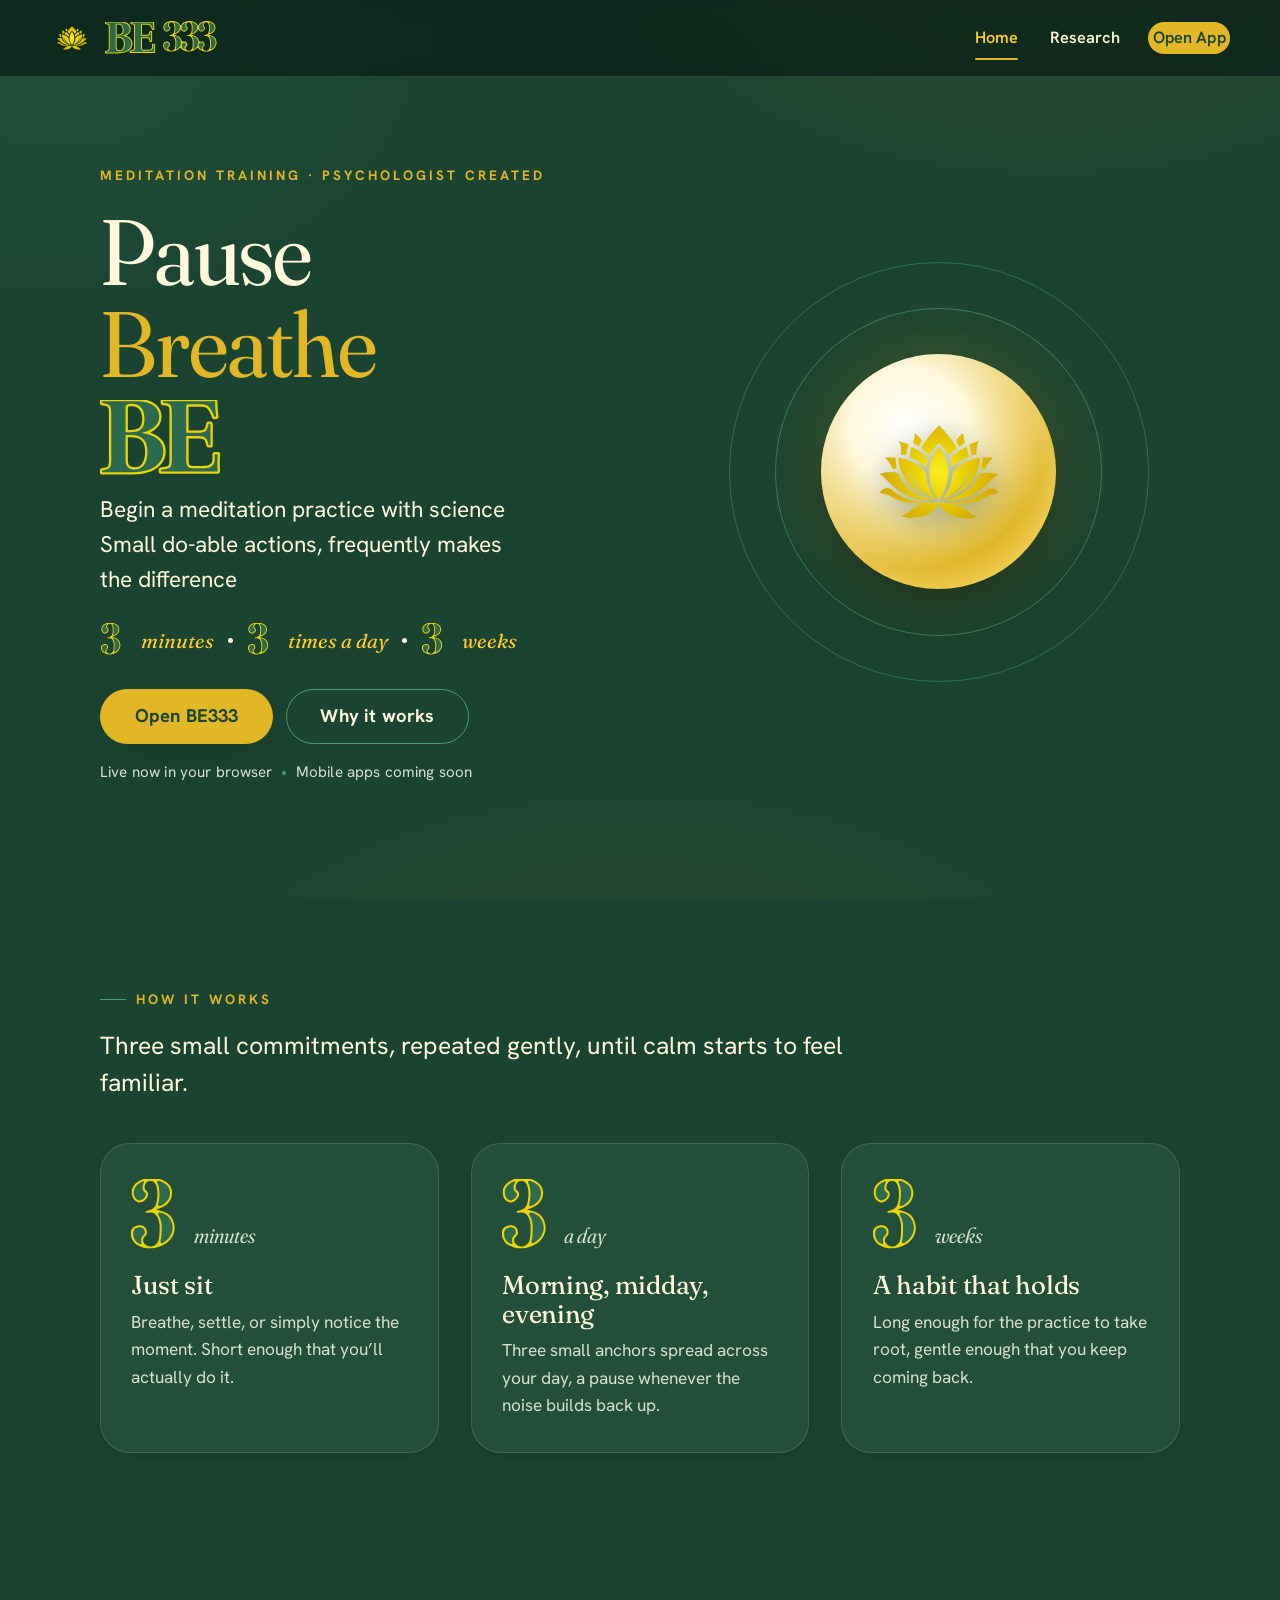
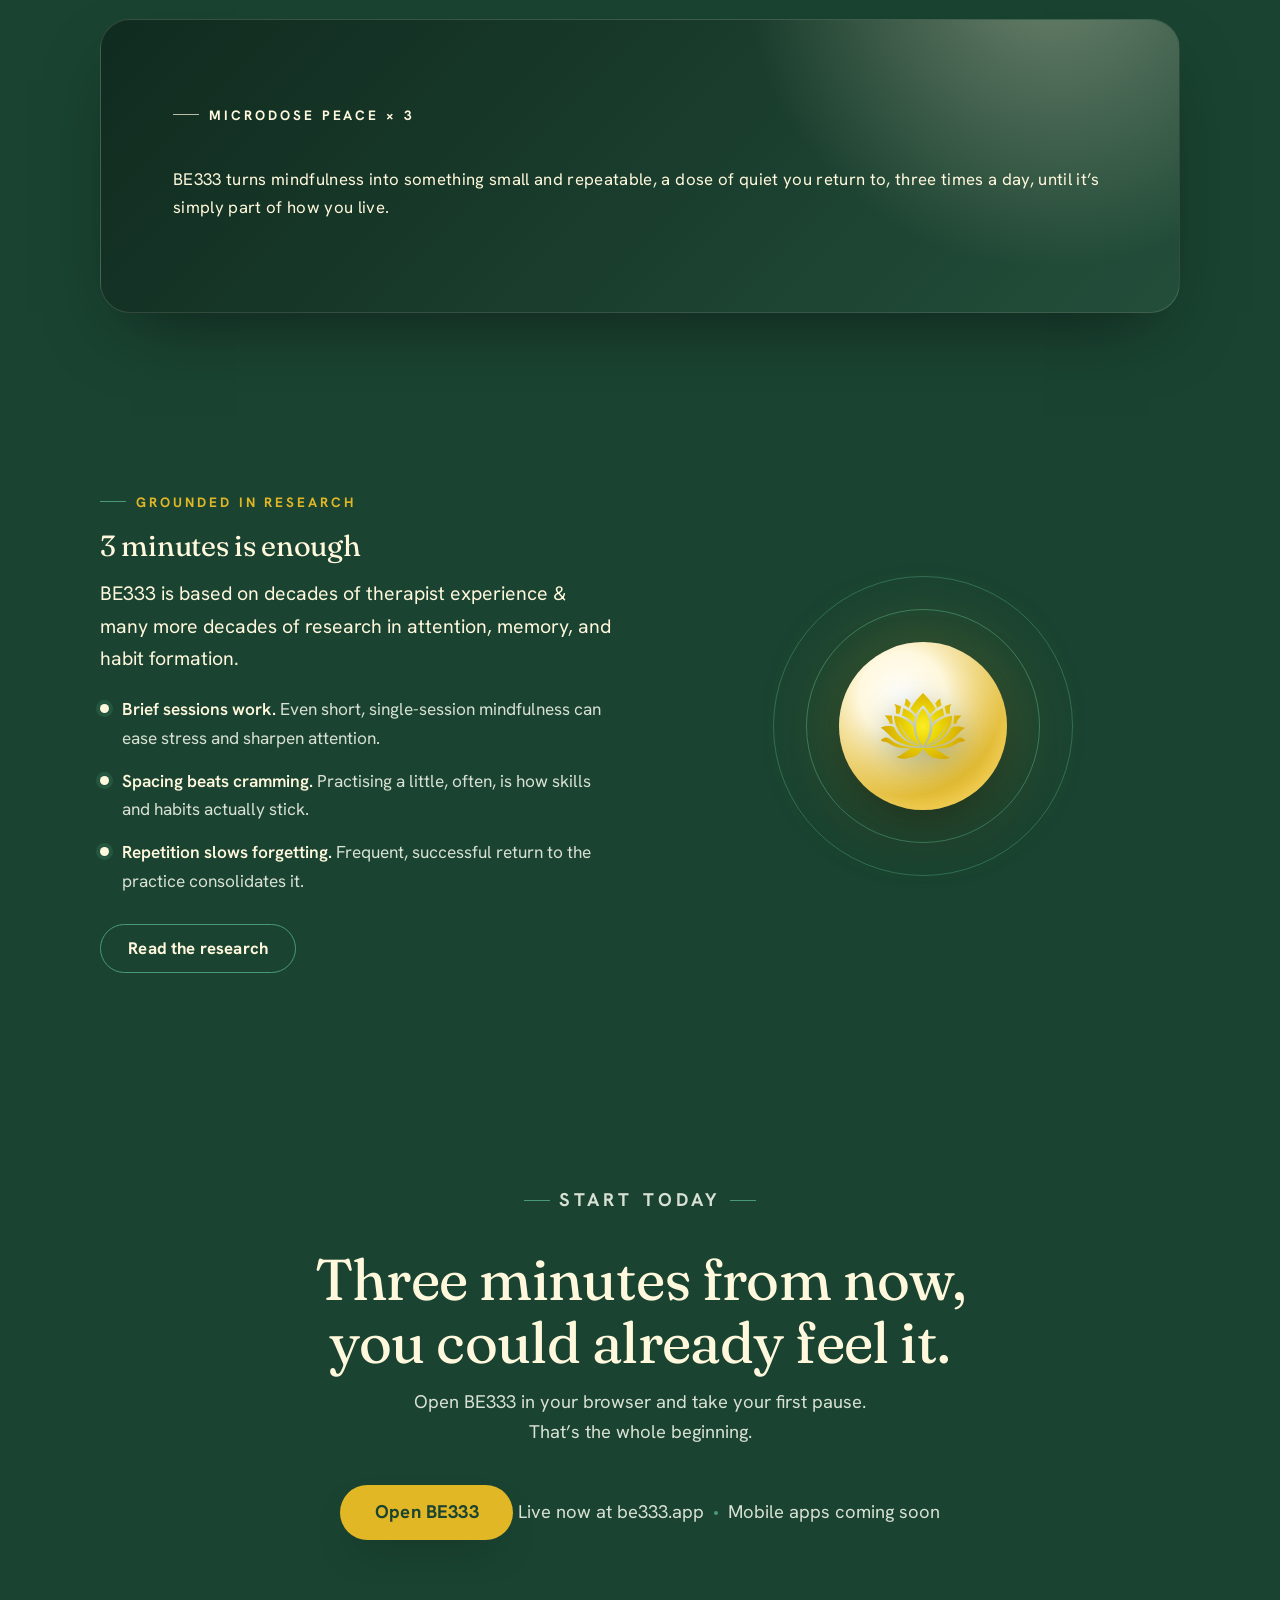
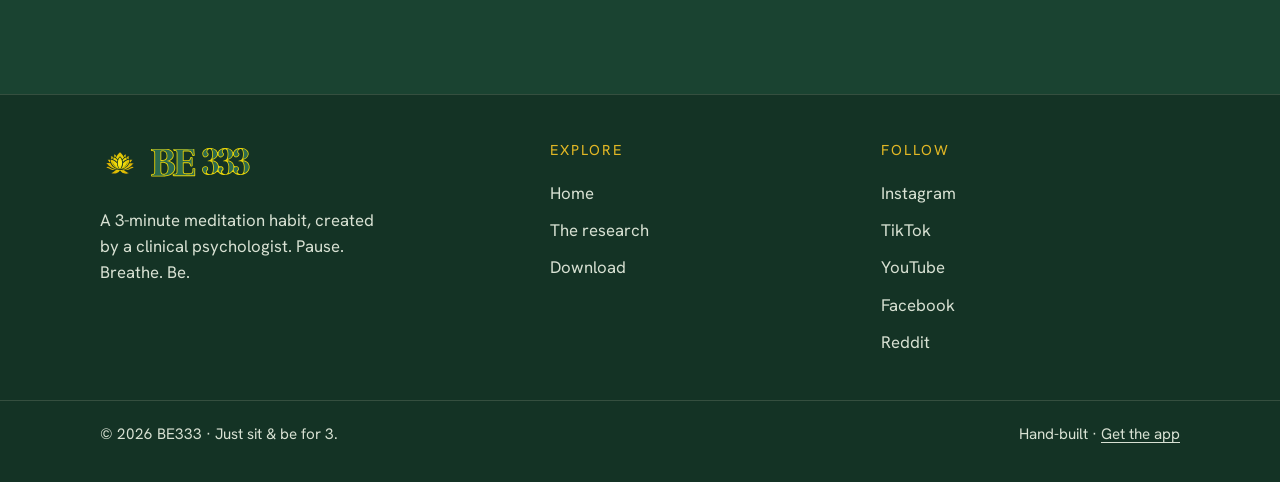
==== commit 1248ef1d: "Hero: drop periods in Pause/Breathe/Be; hide sage dash before hero eyebrow; new lead copy on two lin" ====
--- a/index.html
+++ b/index.html
@@ -52,9 +52,9 @@
     <section class="hero wrap">
       <div class="hero__inner">
         <div>
-          <p class="eyebrow">Meditation training &middot; psychologist created</p>
-          <h1 class="hero__title">Pause.<br><span style="color:var(--green)">Breathe.</span><br><em><img class="hero__title-be" src="assets/logo/be.svg" alt="Be">.</em></h1>
-          <p class="hero__lead">A meditation habit you can actually keep. Small enough to do, often enough to matter.</p>
+          <p class="eyebrow eyebrow--bare">Meditation training &middot; psychologist created</p>
+          <h1 class="hero__title">Pause<br><span style="color:var(--green)">Breathe</span><br><img class="hero__title-be" src="assets/logo/be.svg" alt="Be"></h1>
+          <p class="hero__lead">Begin a meditation practice with science<br>Small do-able actions, frequently makes the difference</p>
           <p class="hero__triad">
             <img class="triad-glyph" src="assets/logo/three.svg" alt="3"> minutes <i></i> <img class="triad-glyph" src="assets/logo/three.svg" alt="3"> times a day <i></i> <img class="triad-glyph" src="assets/logo/three.svg" alt="3"> weeks
           </p>
--- a/css/style.css
+++ b/css/style.css
@@ -119,6 +119,9 @@
 .eyebrow--center::after {
   content: ""; width: 26px; height: 1px; background: var(--sage);
 }
+/* opt-out of the little sage dash before an eyebrow */
+.eyebrow--bare::before { display: none; }
+.eyebrow--bare { gap: 0; }
 
 /* ----- Header (injected by js/script.js) -------------------- */
 .site-header {
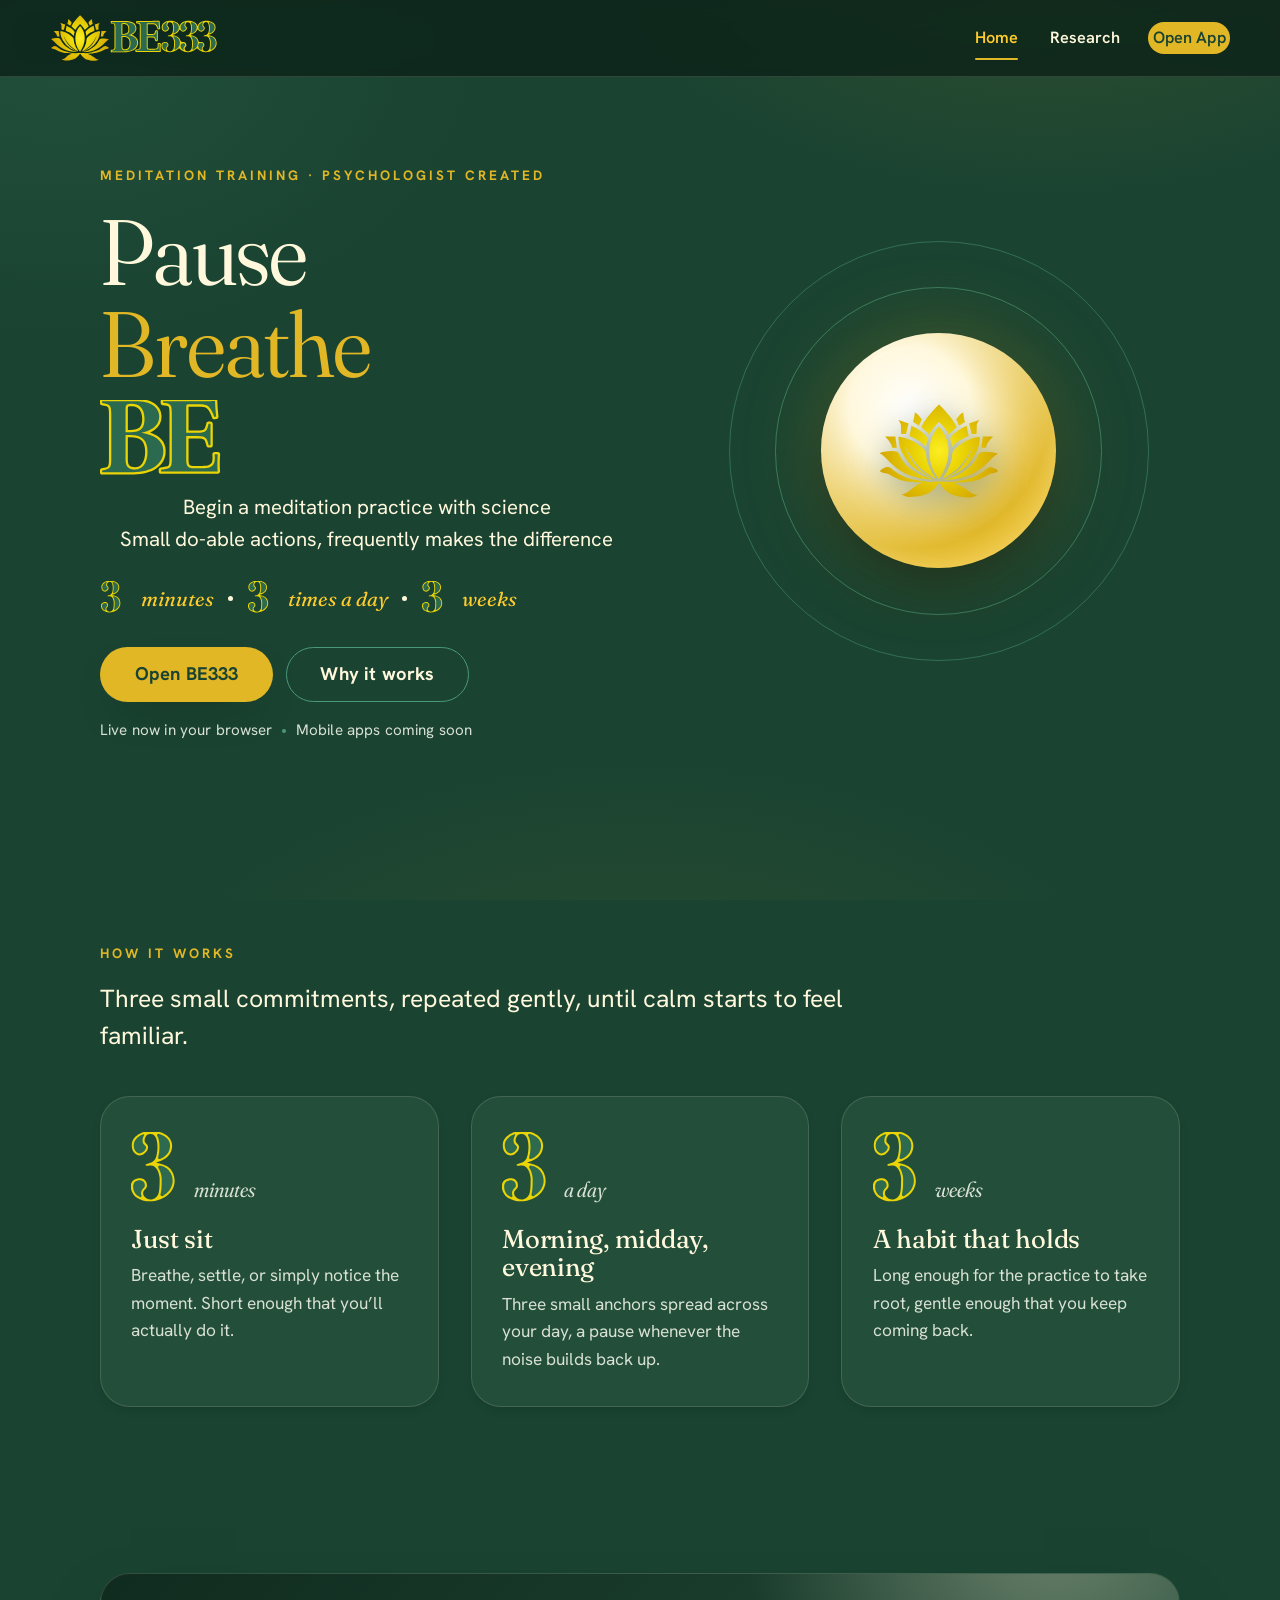
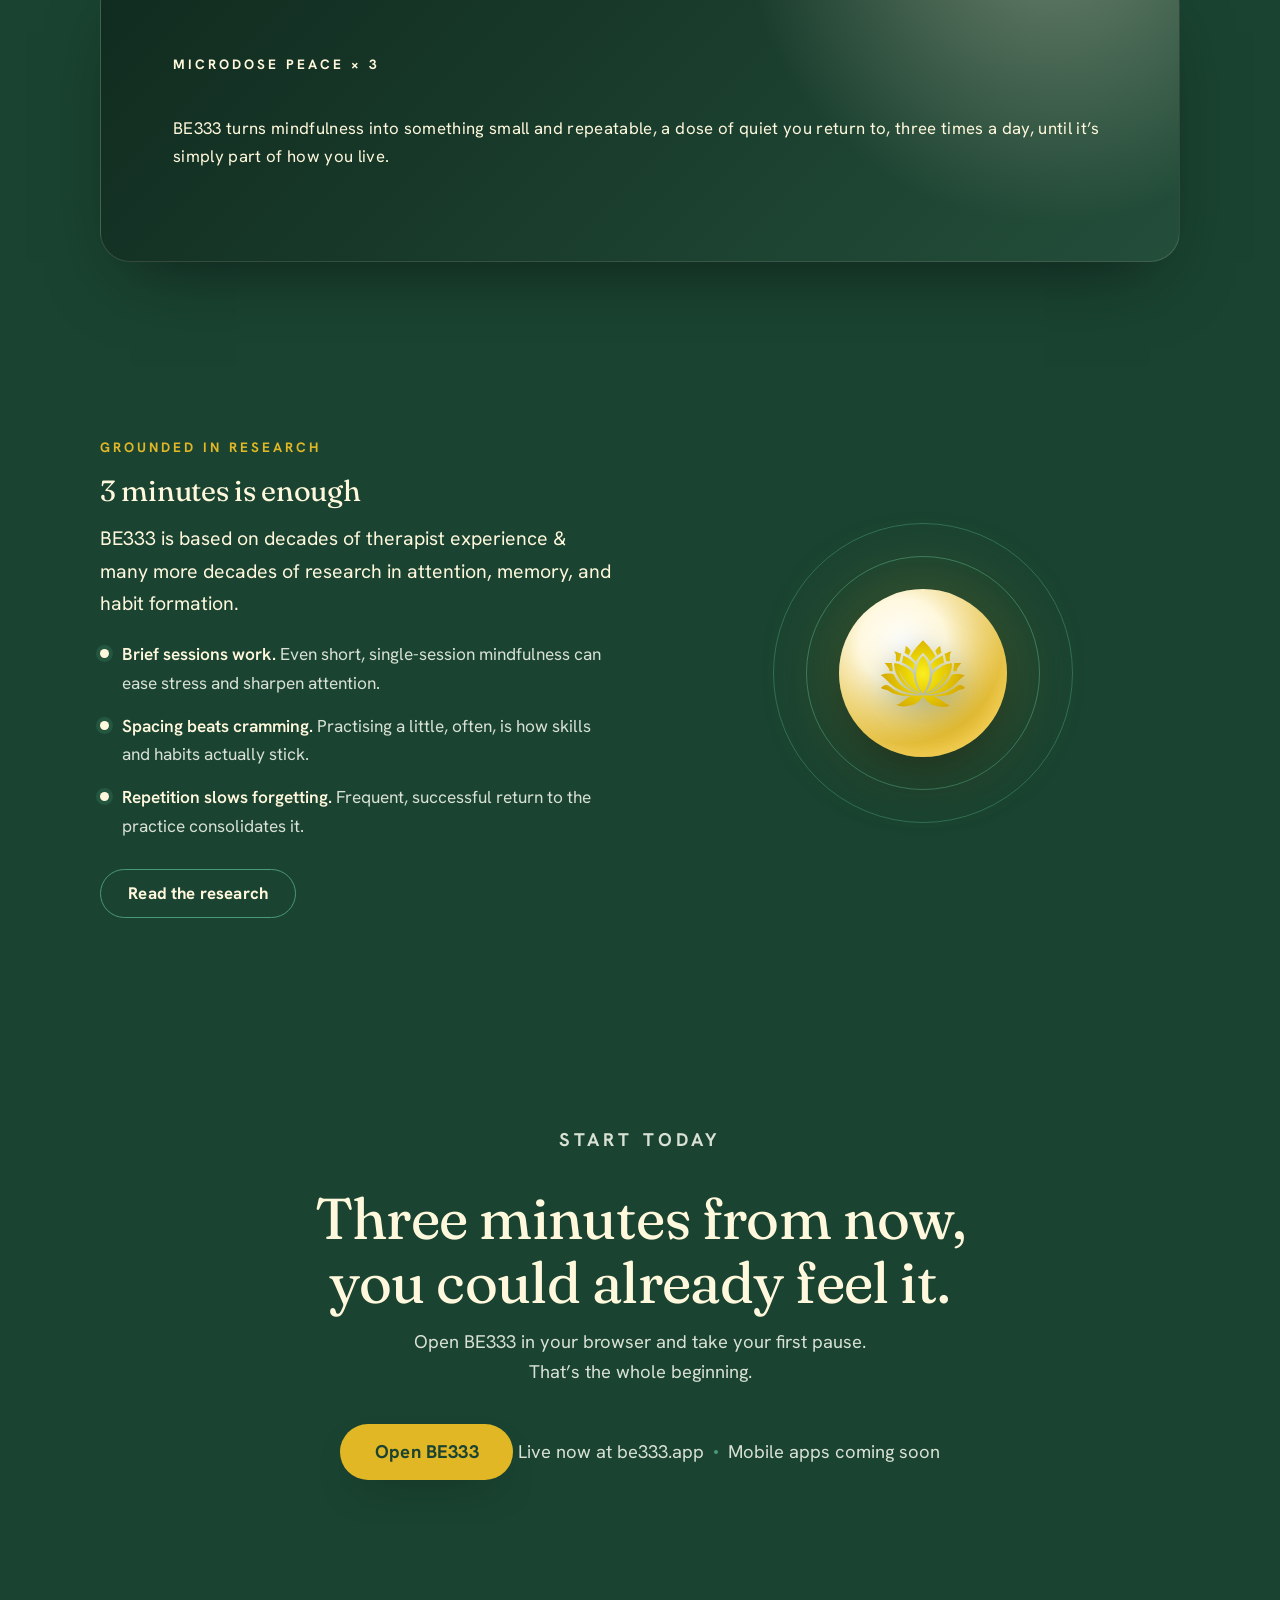
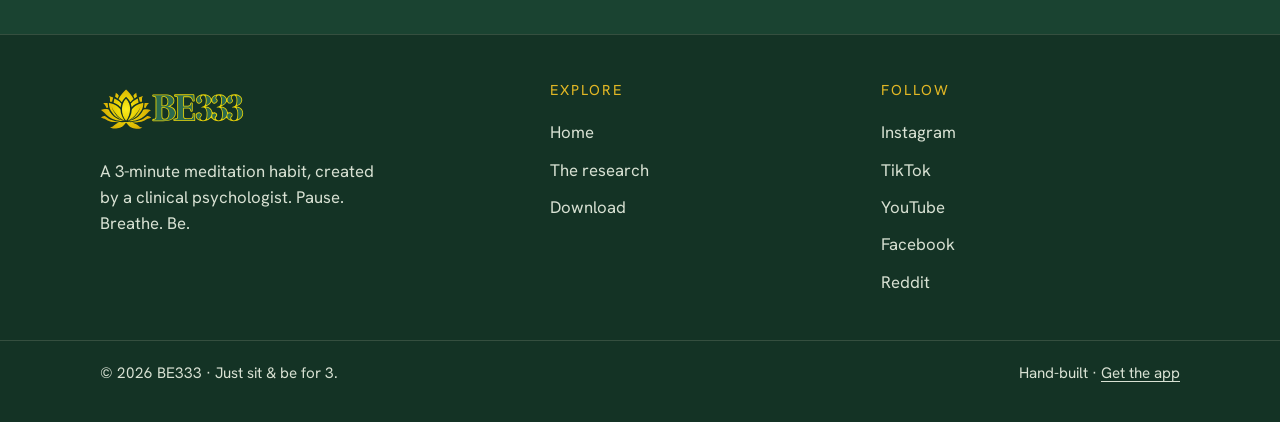
==== commit 8920f392: "Revert hero title font weight back to 360 (was 400); remove sage dash before every eyebrow site-wide" ====
--- a/index.html
+++ b/index.html
@@ -52,7 +52,7 @@
     <section class="hero wrap">
       <div class="hero__inner">
         <div>
-          <p class="eyebrow eyebrow--bare">Meditation training &middot; psychologist created</p>
+          <p class="eyebrow">Meditation training &middot; psychologist created</p>
           <h1 class="hero__title">Pause<br><span style="color:var(--green)">Breathe</span><br><img class="hero__title-be" src="assets/logo/be.svg" alt="Be"></h1>
           <p class="hero__lead">Begin a meditation practice with science<br>Small do-able actions, frequently makes the difference</p>
           <p class="hero__triad">
--- a/css/style.css
+++ b/css/style.css
@@ -111,17 +111,7 @@
   margin: 0 0 1rem;
   display: inline-flex; align-items: center; gap: .6rem;
 }
-.eyebrow::before {
-  content: ""; width: 26px; height: 1px;
-  background: var(--sage);
-}
 .eyebrow--center { justify-content: center; }
-.eyebrow--center::after {
-  content: ""; width: 26px; height: 1px; background: var(--sage);
-}
-/* opt-out of the little sage dash before an eyebrow */
-.eyebrow--bare::before { display: none; }
-.eyebrow--bare { gap: 0; }
 
 /* ----- Header (injected by js/script.js) -------------------- */
 .site-header {
@@ -135,13 +125,11 @@
   display: flex; align-items: center; justify-content: space-between;
   height: 76px;
 }
-.brand { display: inline-flex; align-items: center; gap: .5rem; text-decoration: none; }
-.brand__lotus { width: 44px; height: 44px; flex: none; display: block; }
-.brand__be    { height: 32px; width: auto;  flex: none; display: block; margin-left: .2rem; }
-.brand__333   { height: 34px; width: auto;  flex: none; display: block; margin-left: -.1rem; }
-.site-footer .brand__lotus { width: 40px; height: 40px; }
-.site-footer .brand__be    { height: 28px; }
-.site-footer .brand__333   { height: 30px; }
+.brand { display: inline-flex; align-items: center; gap: 0; text-decoration: none; }
+.brand__lotus { width: 60px; height: 60px; flex: none; display: block; }
+.brand__be333 { height: 42px; width: auto; flex: none; display: block; margin-left: -.1rem; }
+.site-footer .brand__lotus { width: 52px; height: 52px; }
+.site-footer .brand__be333 { height: 36px; }
 
 .nav { display: flex; align-items: center; gap: .8rem; }
 .nav__links { display: flex; align-items: center; gap: clamp(.4rem, 2vw, 1.6rem); }
@@ -192,12 +180,12 @@
 }
 .hero__title {
   font-size: clamp(3.2rem, 7.6vw, 5.8rem);
-  font-variation-settings: "opsz" 144, "SOFT" 40, "wght" 400;
+  font-variation-settings: "opsz" 144, "SOFT" 40, "wght" 360;
   line-height: 1.0; margin: .2rem 0 .5rem;
 }
 .hero__title em {
   font-style: italic; color: var(--green);
-  font-variation-settings: "opsz" 144, "SOFT" 60, "wght" 400;
+  font-variation-settings: "opsz" 144, "SOFT" 60, "wght" 360;
 }
 /* the BE brand glyph standing in for the italic "Be" in the hero title */
 .hero__title-be {
@@ -206,7 +194,15 @@
   vertical-align: -.06em;
   margin-right: .04em;
 }
-.hero__lead { font-size: clamp(1.2rem, 1.1rem + 0.4vw, 1.45rem); color: var(--ink); max-width: 32ch; margin-bottom: 1.6rem; line-height: 1.55; }
+.hero__lead {
+  font-size: clamp(1.15rem, 1rem + 0.35vw, 1.35rem);
+  color: var(--ink);
+  max-width: 56ch;
+  margin-bottom: 1.6rem;
+  line-height: 1.55;
+  text-align: center;
+  text-wrap: balance;
+}
 .hero__triad {
   display: inline-flex; align-items: center; gap: .9rem;
   font-family: var(--display); font-style: italic;
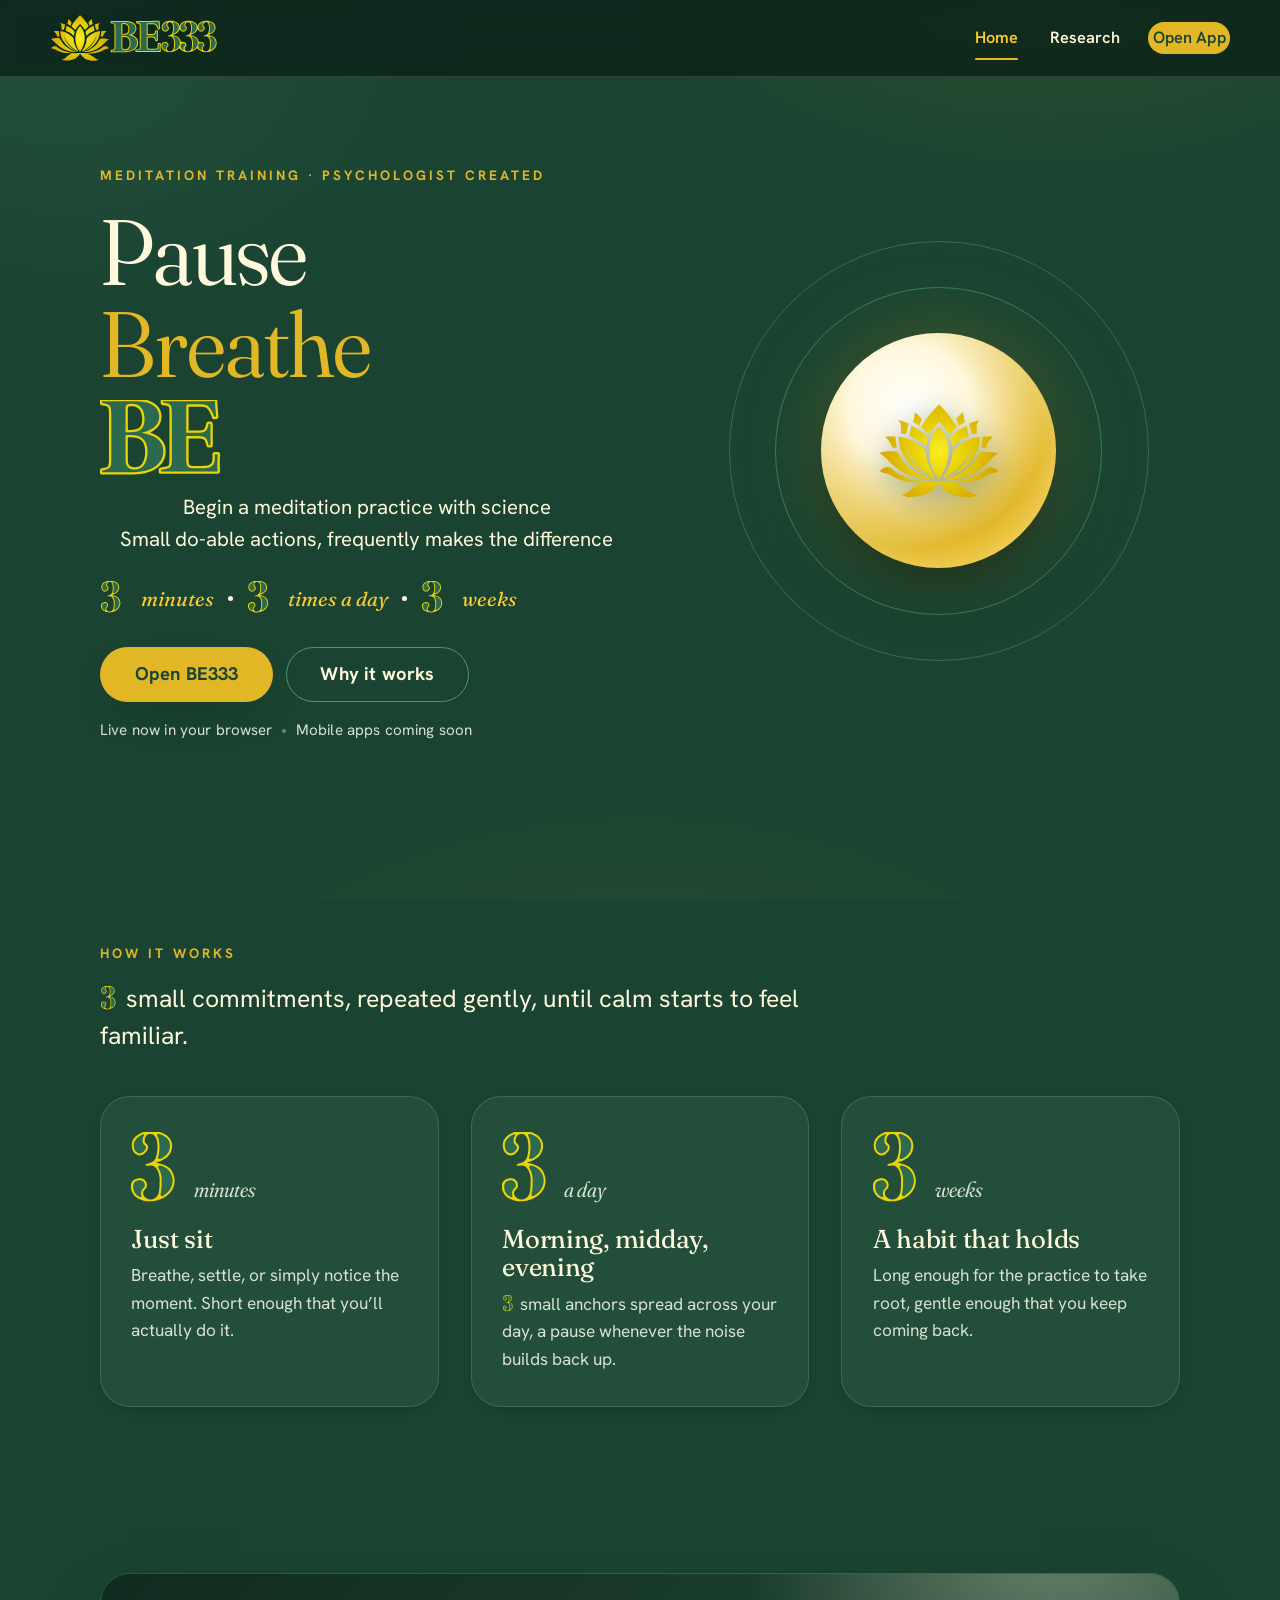
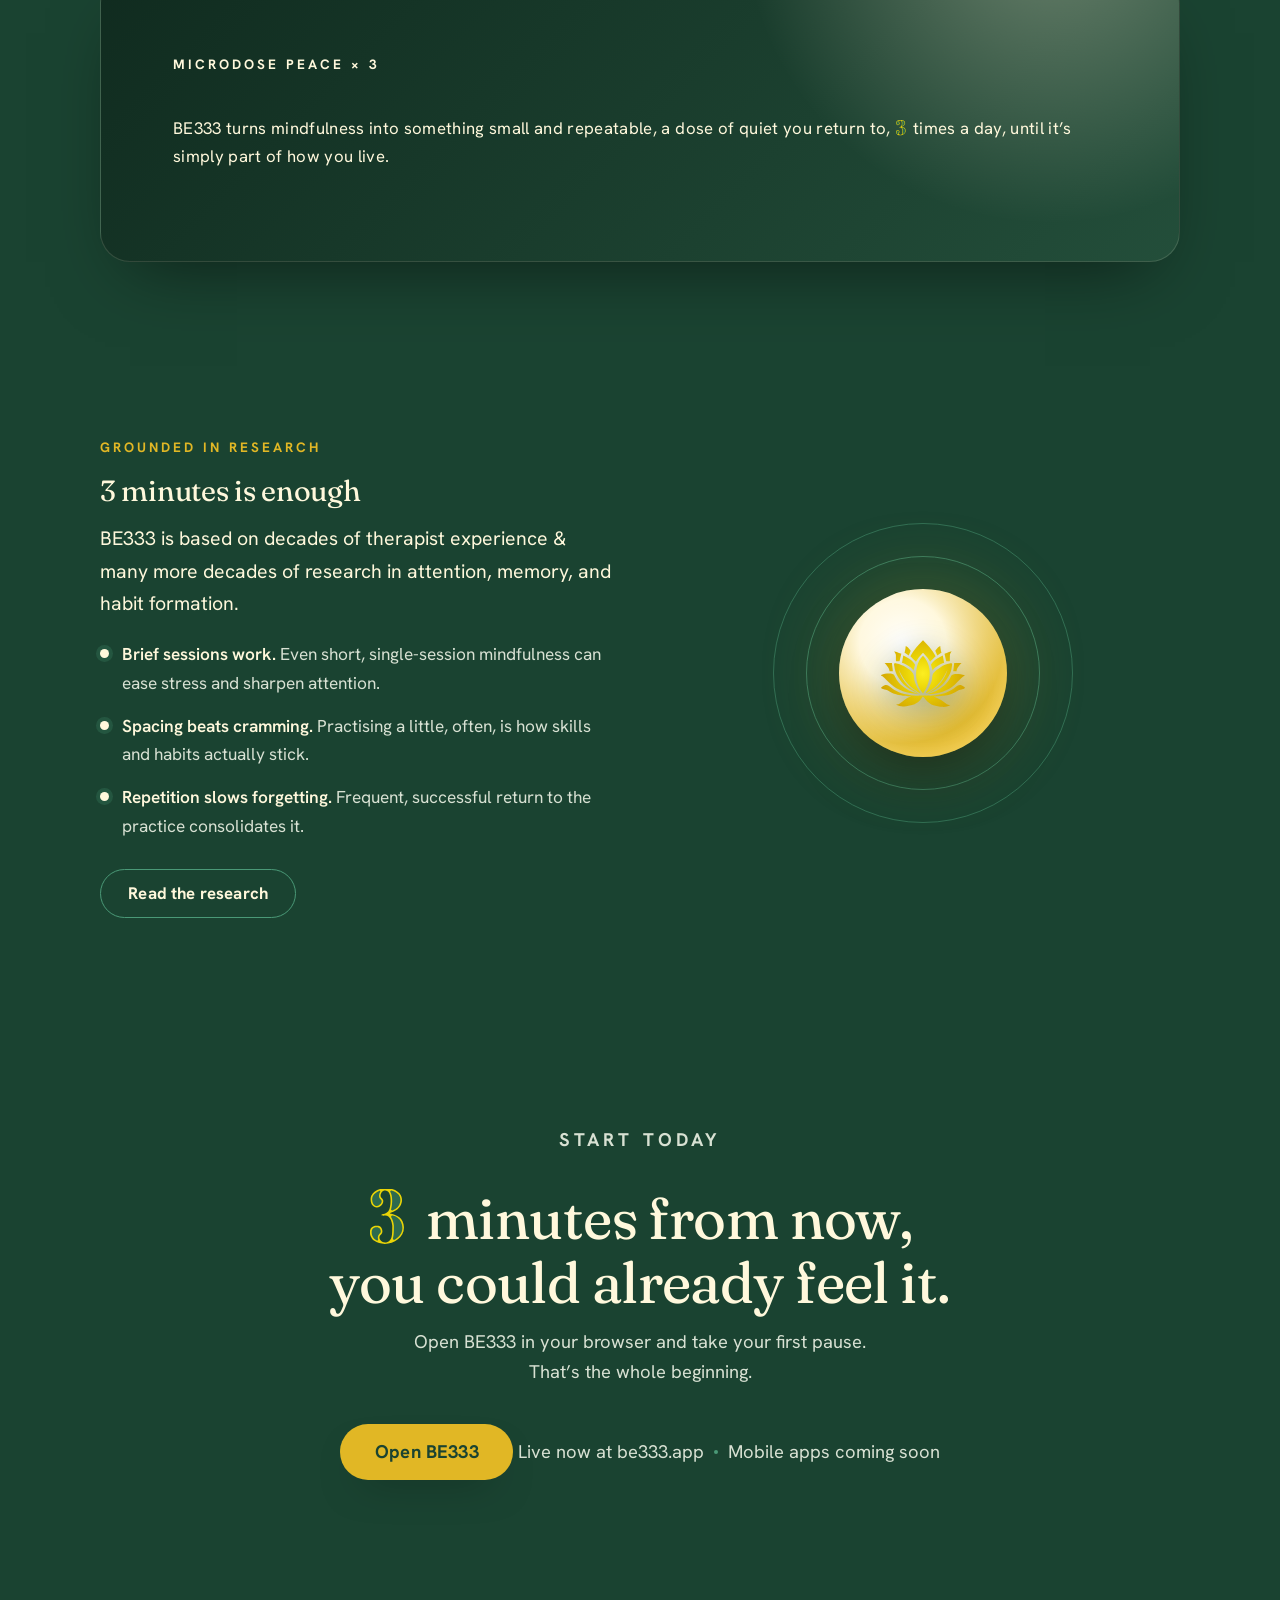
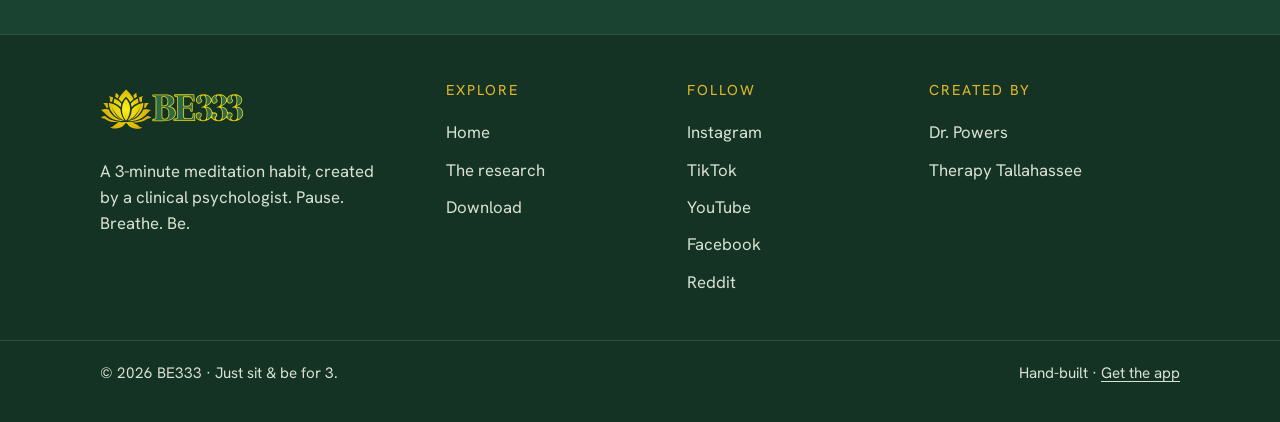
==== commit c2f3d2bc: "Replace every visible 'three'/'Three' in body copy with the gold 3 SVG glyph; meta descriptions kept" ====
--- a/index.html
+++ b/index.html
@@ -83,7 +83,7 @@
     <!-- HOW IT WORKS -->
     <section class="section wrap" data-reveal>
       <p class="eyebrow">How it works</p>
-      <p class="lede">Three small commitments, repeated gently, until calm starts to feel familiar.</p>
+      <p class="lede"><img class="inline-three" src="assets/logo/three.svg" alt="Three"> small commitments, repeated gently, until calm starts to feel familiar.</p>
 
       <div class="cards">
         <article class="card">
@@ -94,7 +94,7 @@
         <article class="card">
           <span class="card__num"><img class="card__num-glyph" src="assets/logo/three.svg" alt="3"><em>a day</em></span>
           <h3>Morning, midday, evening</h3>
-          <p>Three small anchors spread across your day, a pause whenever the noise builds back up.</p>
+          <p><img class="inline-three" src="assets/logo/three.svg" alt="Three"> small anchors spread across your day, a pause whenever the noise builds back up.</p>
         </article>
         <article class="card">
           <span class="card__num"><img class="card__num-glyph" src="assets/logo/three.svg" alt="3"><em>weeks</em></span>
@@ -109,7 +109,7 @@
       <div class="band">
         <div class="band__inner">
           <p class="eyebrow">MicroDose Peace &times; 3</p>
-          <p class="band__by">BE333 turns mindfulness into something small and repeatable, a dose of quiet you return to, three times a day, until it&rsquo;s simply part of how you live.</p>
+          <p class="band__by">BE333 turns mindfulness into something small and repeatable, a dose of quiet you return to, <img class="inline-three" src="assets/logo/three.svg" alt="three"> times a day, until it&rsquo;s simply part of how you live.</p>
         </div>
       </div>
     </section>
@@ -142,7 +142,7 @@
     <section class="section wrap" data-reveal>
       <div class="cta-final">
         <p class="eyebrow eyebrow--center">Start today</p>
-        <h2>Three minutes from now,<br>you could already feel it.</h2>
+        <h2><img class="inline-three" src="assets/logo/three.svg" alt="Three"> minutes from now,<br>you could already feel it.</h2>
         <p>Open BE333 in your browser and take your first pause. That&rsquo;s the whole beginning.</p>
         <a class="btn btn--primary btn--lg" href="https://be333.app" target="_blank" rel="noopener">Open BE333</a>
         <p class="cta-final__note">Live now at be333.app <i></i> Mobile apps coming soon</p>
--- a/css/style.css
+++ b/css/style.css
@@ -445,7 +445,7 @@
 .site-footer__inner {
   width: min(100% - 2.4rem, var(--wrap)); margin-inline: auto;
   padding-block: 3rem 2.4rem;
-  display: grid; grid-template-columns: 1.4fr 1fr 1fr; gap: 2rem;
+  display: grid; grid-template-columns: 1.5fr 1fr 1fr 1.2fr; gap: 2rem;
 }
 /* triad "3" glyph (hero) — sits inline with the italic display text */
 .triad-glyph {
@@ -453,6 +453,14 @@
   vertical-align: -.55rem;
   display: inline-block;
   margin: 0 .05rem;
+}
+
+/* small inline "3" glyph — scales with surrounding text (replaces word "three") */
+.inline-three {
+  height: 1.05em; width: auto;
+  display: inline-block;
+  vertical-align: -.18em;
+  margin: 0 .04em;
 }
 
 /* big "3" glyph on the how-it-works cards */
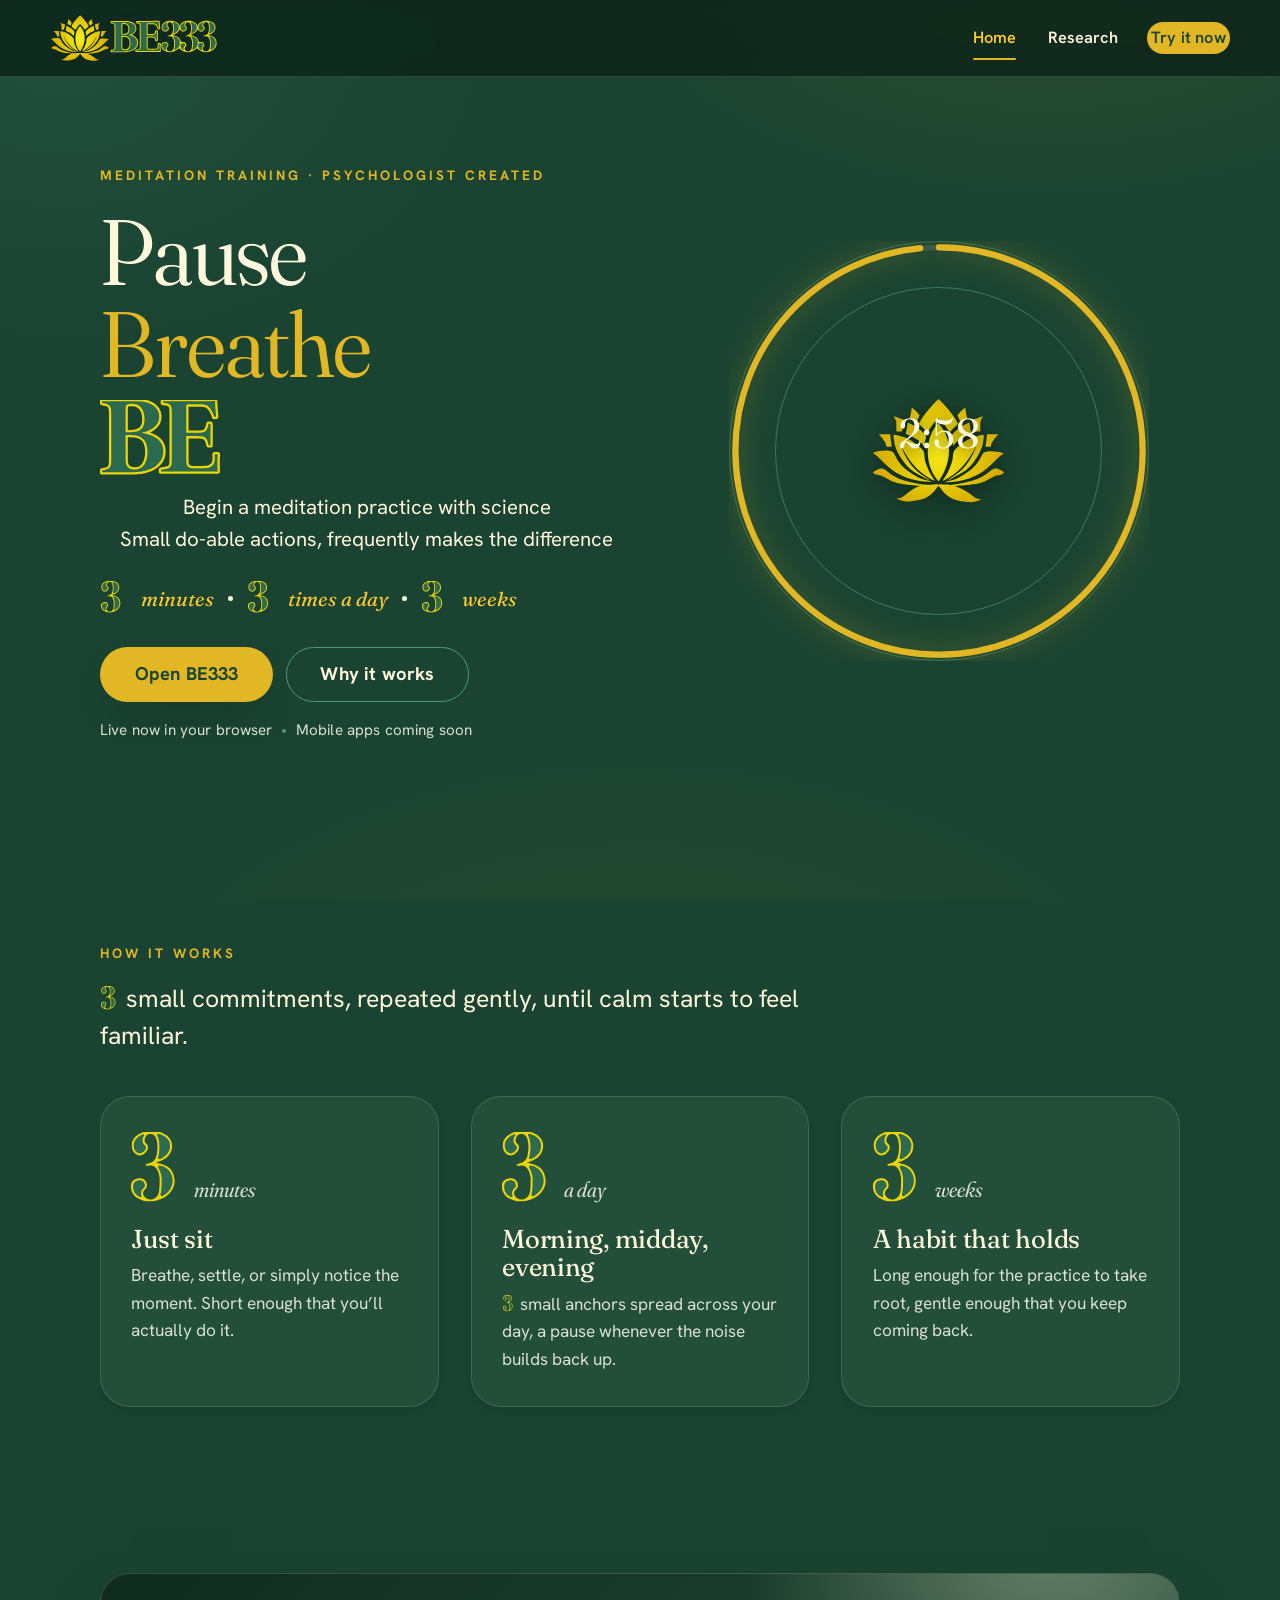
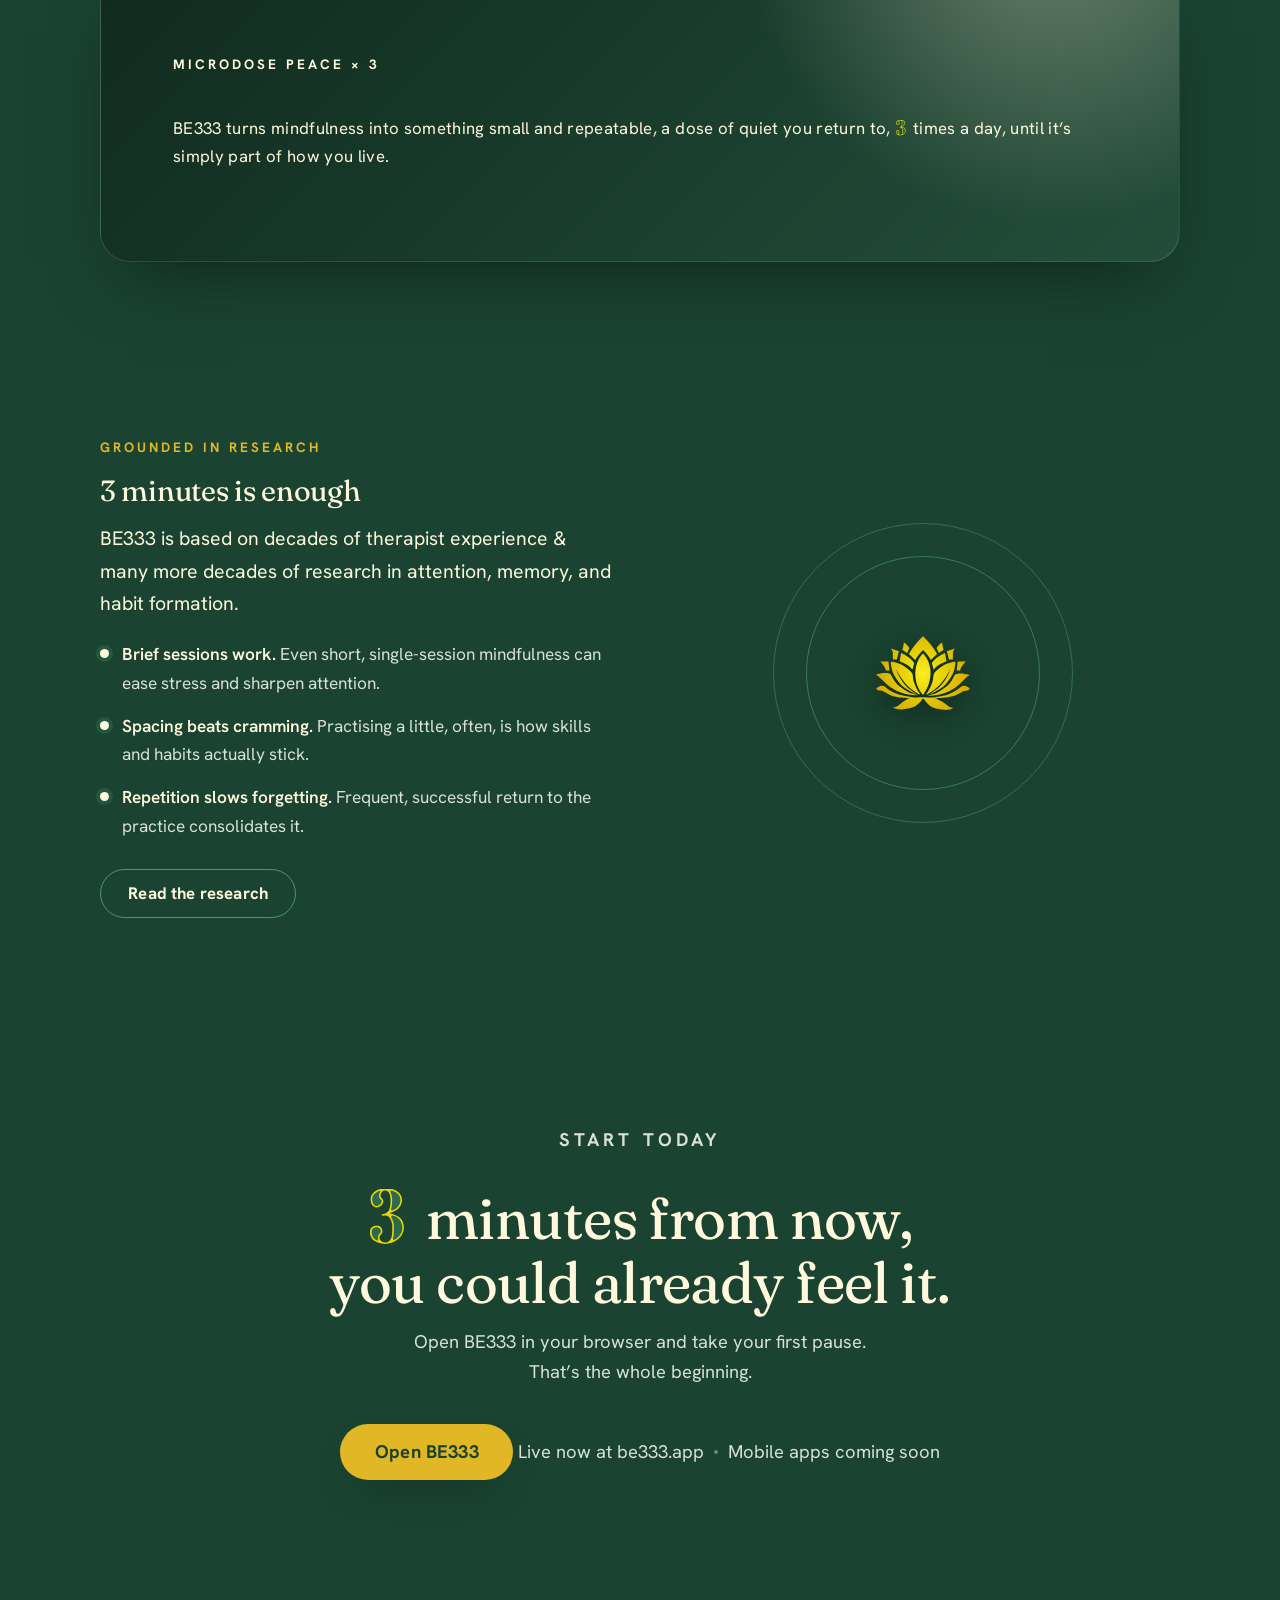
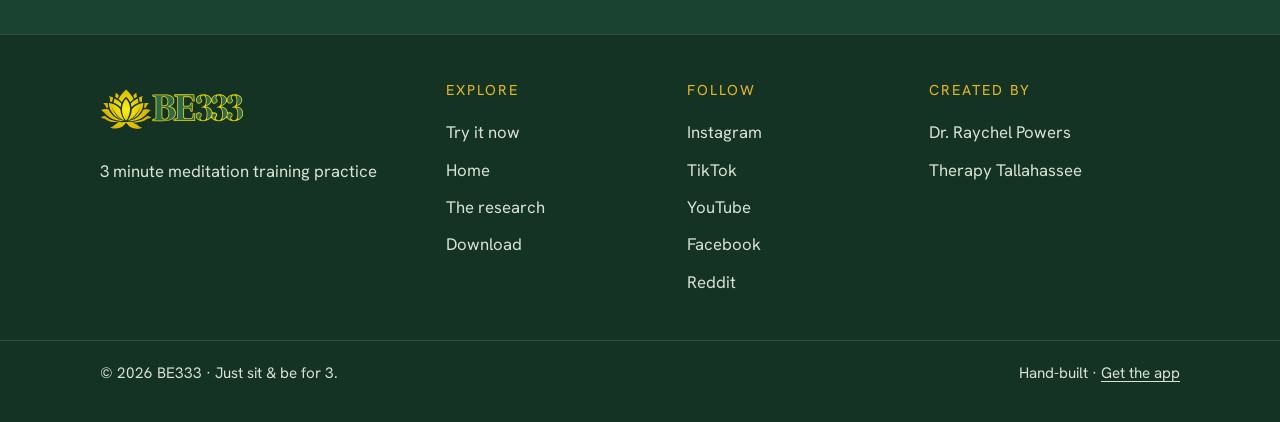
==== commit 0c1f031f: "Hero: add 3-minute session timer ring + countdown to the breath orb, remove the inner gold gradient" ====
--- a/index.html
+++ b/index.html
@@ -65,15 +65,22 @@
           <p class="hero__avail">Live now in your browser <i></i> Mobile apps coming soon</p>
         </div>
 
-        <!-- Signature: a breathing guide. A 3-minute session, in miniature. -->
-        <div class="breath" aria-hidden="true">
-          <div class="breath__ring breath__ring--1"></div>
-          <div class="breath__ring breath__ring--2"></div>
+        <!-- Signature: a 3-minute breathing session, in miniature. -->
+        <div class="breath">
+          <div class="breath__ring breath__ring--1" aria-hidden="true"></div>
+          <div class="breath__ring breath__ring--2" aria-hidden="true"></div>
+          <svg class="breath__timer" viewBox="0 0 200 200" aria-hidden="true">
+            <circle class="breath__timer-track"    cx="100" cy="100" r="97"/>
+            <circle class="breath__timer-progress" cx="100" cy="100" r="97"/>
+          </svg>
           <div class="breath__core">
             <img class="breath__lotus" src="assets/lotus.svg" alt="" aria-hidden="true">
-            <div class="breath__label">
-              <span class="in">Breathe in</span>
-              <span class="out">Breathe out</span>
+            <div class="breath__stack">
+              <div class="breath__time" id="breath-countdown" aria-label="Session length: 3 minutes">3:00</div>
+              <div class="breath__label" aria-hidden="true">
+                <span class="in">Breathe in</span>
+                <span class="out">Breathe out</span>
+              </div>
             </div>
           </div>
         </div>
--- a/css/style.css
+++ b/css/style.css
@@ -234,25 +234,64 @@
 .breath__ring--2 { width: 78%;  height: 78%;  animation: ripple 8s ease-in-out infinite .15s; opacity: .65; }
 .breath__core {
   width: 56%; height: 56%; border-radius: 50%;
-  background:
-    radial-gradient(circle at 38% 32%, #ffffff 0%, var(--gold-soft) 28%, var(--gold) 65%, var(--gold-deep) 100%);
-  box-shadow: 0 24px 60px -18px rgba(0, 0, 0, .55), 0 0 80px rgba(225, 183, 37, .25), inset 0 0 40px rgba(255,255,255,.35);
   animation: breathe 8s ease-in-out infinite;
   display: grid; place-items: center; position: relative;
   overflow: hidden;
 }
 .breath__lotus {
   position: absolute; inset: 0; margin: auto;
-  width: 74%; height: auto;
+  width: 82%; height: auto;
   pointer-events: none;
-  filter: drop-shadow(0 8px 16px rgba(26, 67, 49, .45));
+  filter: drop-shadow(0 8px 16px rgba(0, 0, 0, .45));
   z-index: 1;
 }
+
+/* 3-minute session timer ring, sitting just outside the core */
+.breath__timer {
+  position: absolute; inset: 0; margin: auto;
+  width: 100%; height: 100%;
+  transform: rotate(-90deg);   /* start the arc at 12 o'clock */
+  pointer-events: none;
+  z-index: 0;
+}
+.breath__timer-track {
+  fill: none;
+  stroke: rgba(255, 248, 220, .10);
+  stroke-width: 2.5;
+}
+.breath__timer-progress {
+  fill: none;
+  stroke: var(--gold);
+  stroke-width: 3;
+  stroke-linecap: round;
+  filter: drop-shadow(0 0 6px rgba(225, 183, 37, .45));
+}
+
+/* countdown time + breath prompt stack, layered above the lotus */
+.breath__stack {
+  position: relative; z-index: 3;
+  display: flex; flex-direction: column; align-items: center; gap: .35rem;
+  pointer-events: none;
+}
+.breath__time {
+  font-family: var(--display);
+  font-size: clamp(1.9rem, 4vw, 2.6rem);
+  font-variation-settings: "opsz" 60, "wght" 400;
+  color: var(--ink);
+  letter-spacing: .02em;
+  line-height: 1;
+  font-variant-numeric: tabular-nums;
+  text-shadow: 0 2px 14px rgba(0, 0, 0, .55);
+}
 .breath__label {
-  position: absolute; inset: 0; display: grid; place-items: center;
-  font-family: var(--display); font-style: italic; font-size: 1.25rem;
-  color: var(--cream); letter-spacing: .02em; text-shadow: 0 1px 10px rgba(255, 248, 220, .6);
-  z-index: 2;
+  position: relative;
+  font-family: var(--display); font-style: italic;
+  font-size: clamp(.9rem, 1.4vw, 1.05rem);
+  color: var(--ink); opacity: .85;
+  letter-spacing: .04em;
+  text-shadow: 0 1px 8px rgba(0, 0, 0, .5);
+  display: grid; place-items: center;
+  min-height: 1.4em;
 }
 .breath__label span { grid-area: 1/1; opacity: 0; }
 .breath__label .in  { animation: phase 8s ease-in-out infinite; }
@@ -461,6 +500,14 @@
   display: inline-block;
   vertical-align: -.18em;
   margin: 0 .04em;
+}
+
+/* small inline BE333 wordmark — scales with surrounding text (replaces text "BE333") */
+.inline-be333 {
+  height: .95em; width: auto;
+  display: inline-block;
+  vertical-align: -.14em;
+  margin: 0 .05em;
 }
 
 /* big "3" glyph on the how-it-works cards */
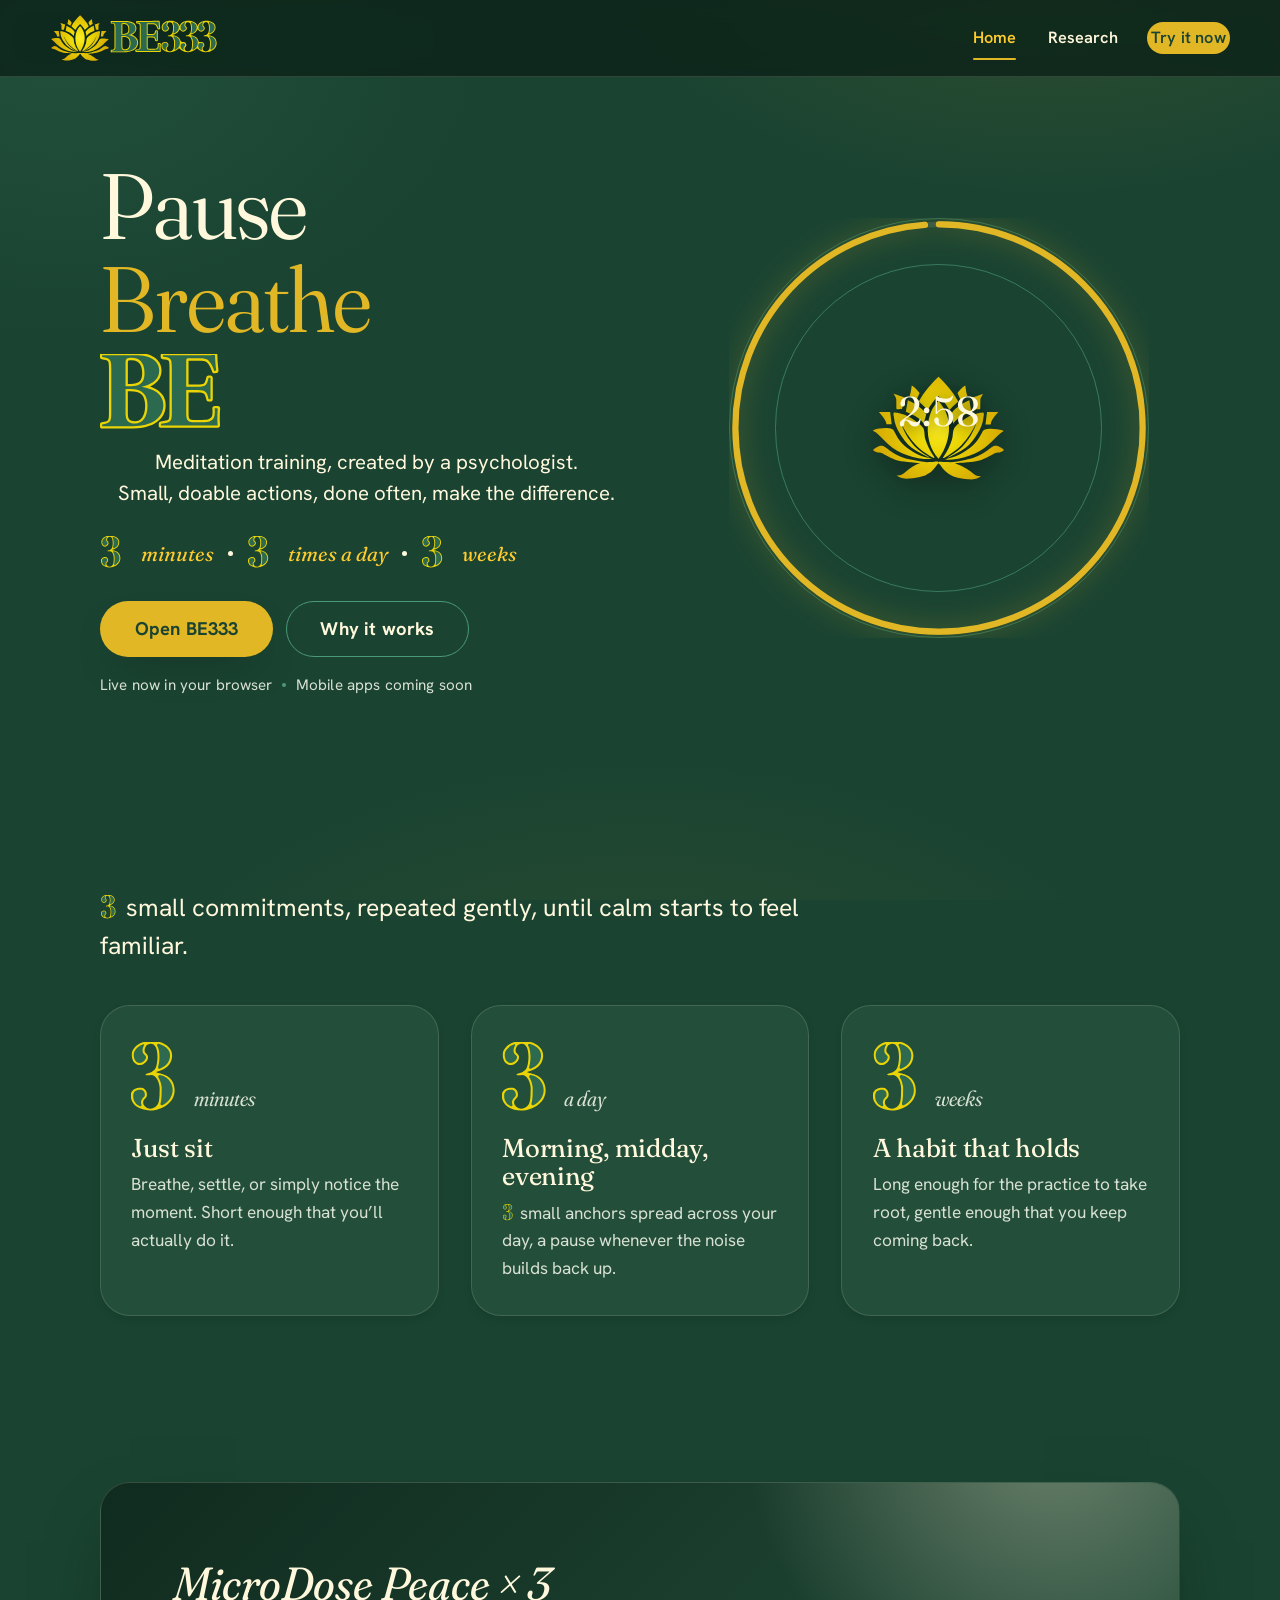
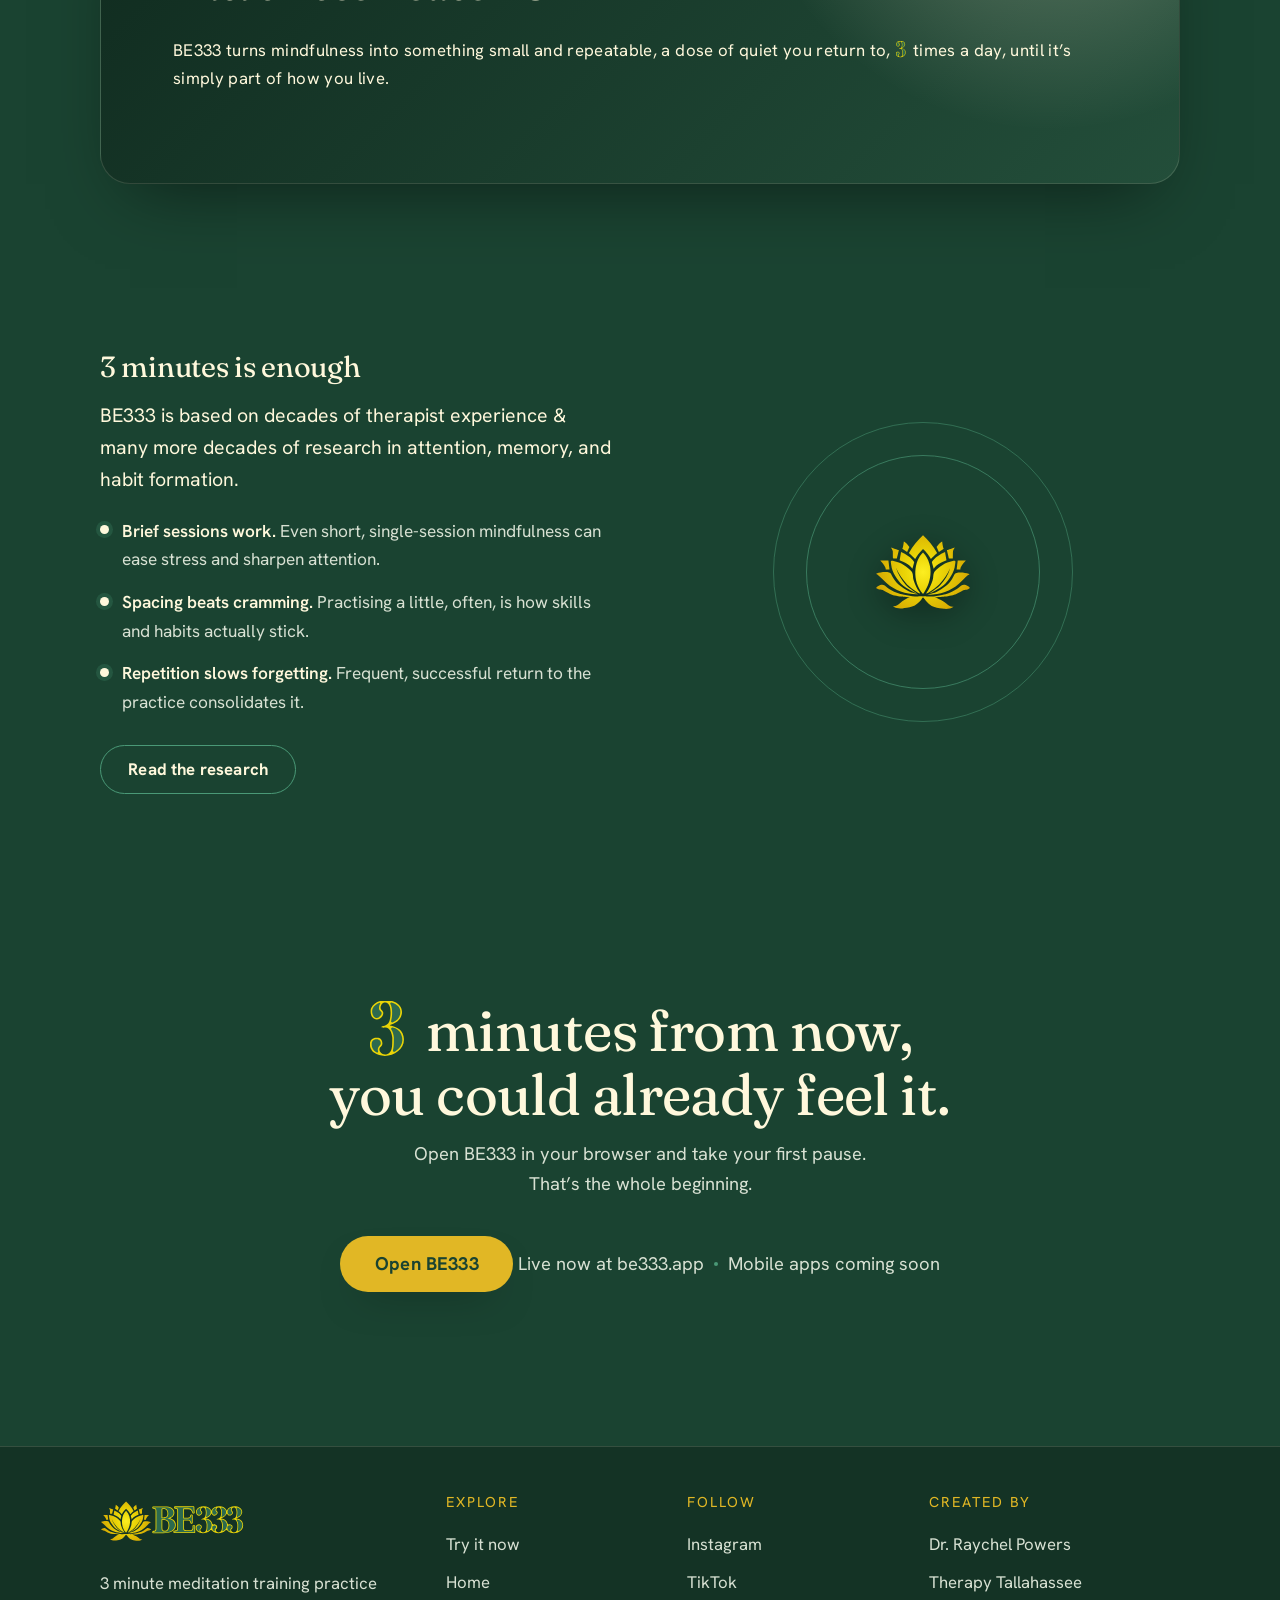
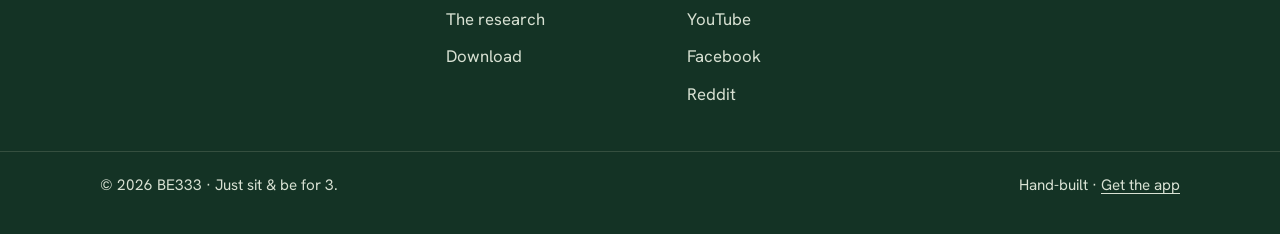
==== commit 17964087: "Voice pass: remove eyebrows, fix hero grammar, clear aria-label dashes Co-Authored-By: Claude Opus 5" ====
--- a/index.html
+++ b/index.html
@@ -52,9 +52,8 @@
     <section class="hero wrap">
       <div class="hero__inner">
         <div>
-          <p class="eyebrow">Meditation training &middot; psychologist created</p>
           <h1 class="hero__title">Pause<br><span style="color:var(--green)">Breathe</span><br><img class="hero__title-be" src="assets/logo/be.svg" alt="Be"></h1>
-          <p class="hero__lead">Begin a meditation practice with science<br>Small do-able actions, frequently makes the difference</p>
+          <p class="hero__lead">Meditation training, created by a psychologist.<br>Small, doable actions, done often, make the difference.</p>
           <p class="hero__triad">
             <img class="triad-glyph" src="assets/logo/three.svg" alt="3"> minutes <i></i> <img class="triad-glyph" src="assets/logo/three.svg" alt="3"> times a day <i></i> <img class="triad-glyph" src="assets/logo/three.svg" alt="3"> weeks
           </p>
@@ -89,7 +88,6 @@
 
     <!-- HOW IT WORKS -->
     <section class="section wrap" data-reveal>
-      <p class="eyebrow">How it works</p>
       <p class="lede"><img class="inline-three" src="assets/logo/three.svg" alt="Three"> small commitments, repeated gently, until calm starts to feel familiar.</p>
 
       <div class="cards">
@@ -115,7 +113,7 @@
     <section class="section--tight wrap" data-reveal>
       <div class="band">
         <div class="band__inner">
-          <p class="eyebrow">MicroDose Peace &times; 3</p>
+          <p class="band__quote">MicroDose Peace &times; 3</p>
           <p class="band__by">BE333 turns mindfulness into something small and repeatable, a dose of quiet you return to, <img class="inline-three" src="assets/logo/three.svg" alt="three"> times a day, until it&rsquo;s simply part of how you live.</p>
         </div>
       </div>
@@ -125,7 +123,6 @@
     <section class="section wrap" data-reveal>
       <div class="teaser">
         <div>
-          <p class="eyebrow">Grounded in research</p>
           <h2>3 minutes is enough</h2>
           <p>BE333 is based on decades of therapist experience &amp; many more decades of research in attention, memory, and habit formation.</p>
           <ul class="teaser__list">
@@ -148,7 +145,6 @@
     <!-- FINAL CTA -->
     <section class="section wrap" data-reveal>
       <div class="cta-final">
-        <p class="eyebrow eyebrow--center">Start today</p>
         <h2><img class="inline-three" src="assets/logo/three.svg" alt="Three"> minutes from now,<br>you could already feel it.</h2>
         <p>Open BE333 in your browser and take your first pause. That&rsquo;s the whole beginning.</p>
         <a class="btn btn--primary btn--lg" href="https://be333.app" target="_blank" rel="noopener">Open BE333</a>
